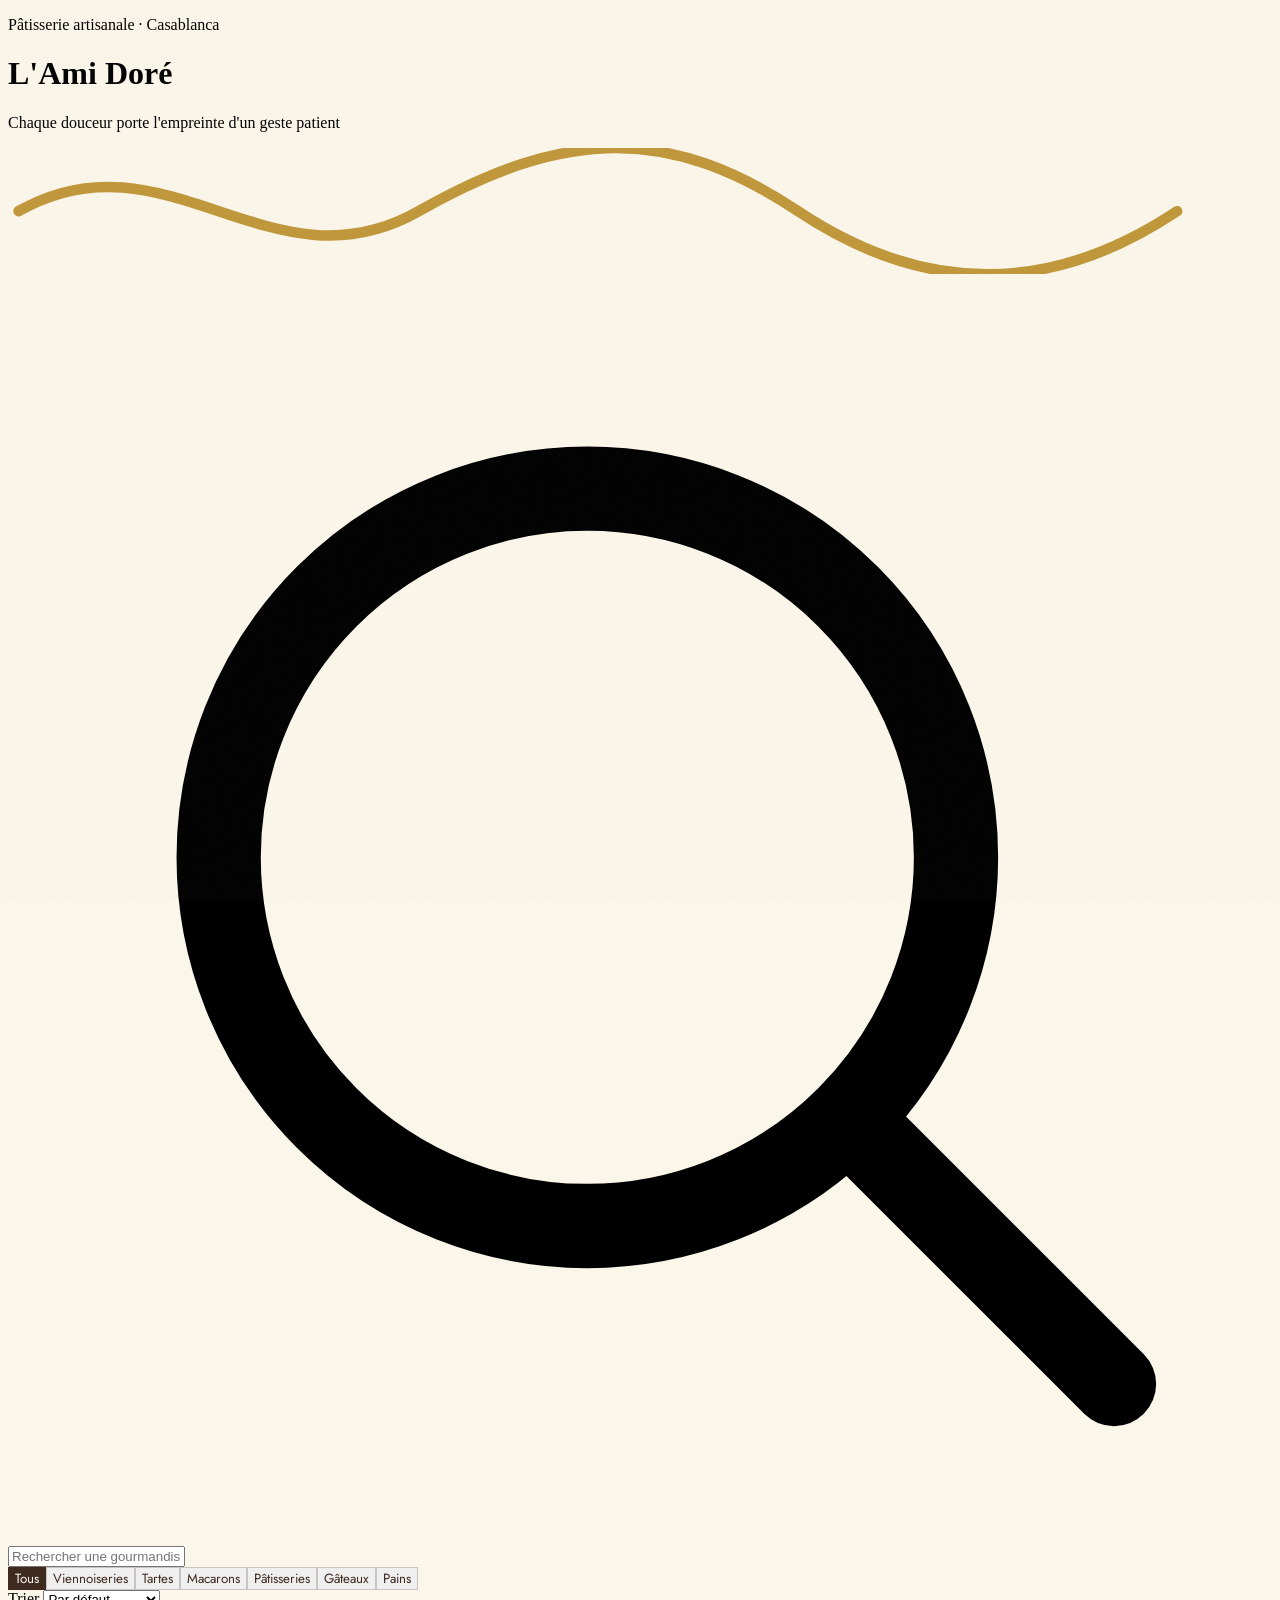
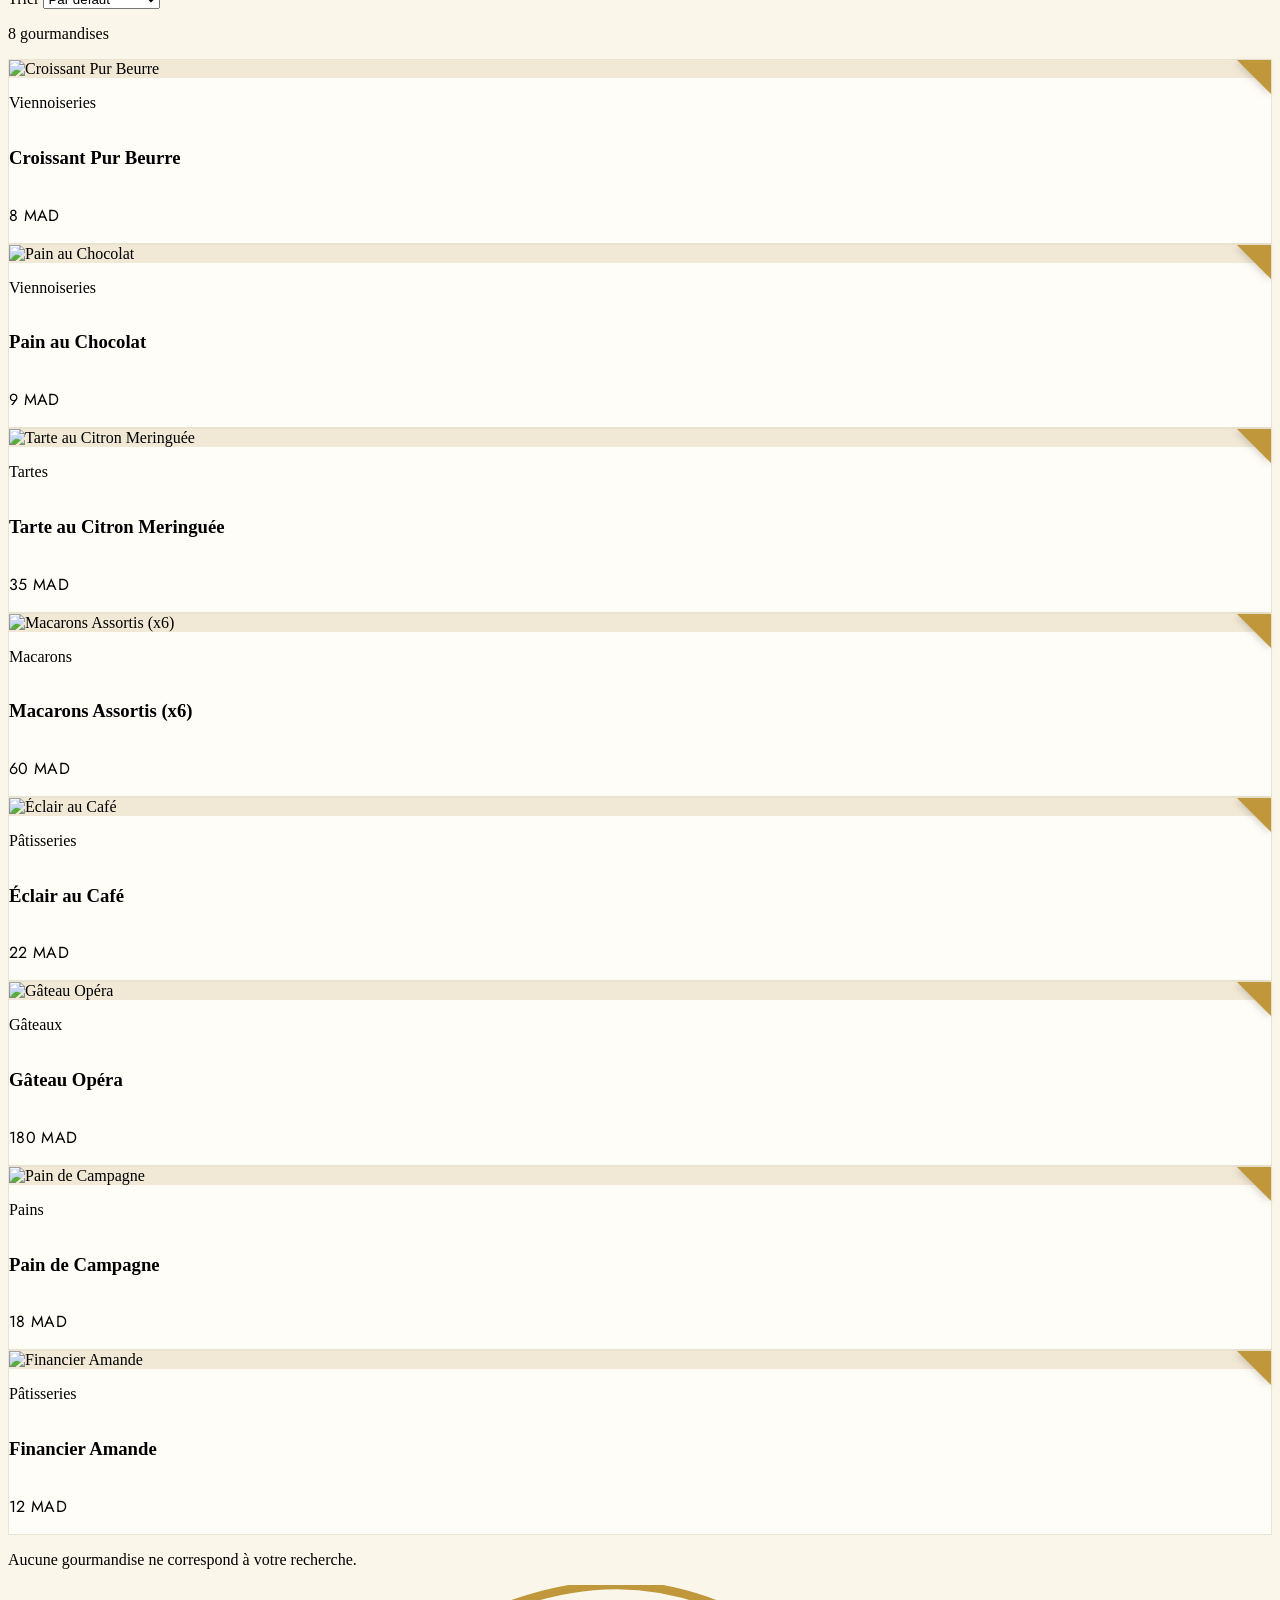
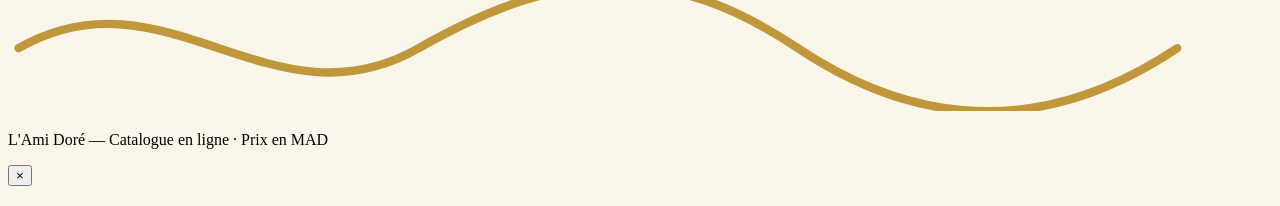
==== index.html @ 065d3bcd "Update homepage design" ====
<!DOCTYPE html>
<html lang="fr">
<head>
<meta charset="UTF-8">
<meta name="viewport" content="width=device-width, initial-scale=1.0">
<title>L'Ami Doré — Catalogue</title>
<meta name="description" content="Catalogue de pâtisserie L'Ami Doré — viennoiseries, tartes, macarons, gâteaux et pains artisanaux.">

<link rel="preconnect" href="https://fonts.googleapis.com">
<link rel="preconnect" href="https://fonts.gstatic.com" crossorigin>
<link href="https://fonts.googleapis.com/css2?family=Cormorant+Garamond:ital,wght@0,500;0,600;0,700;1,500&family=Jost:wght@300;400;500;600;700&display=swap" rel="stylesheet">

<script src="https://cdn.tailwindcss.com"></script>
<script>
  tailwind.config = {
    theme: {
      extend: {
        colors: {
          cream:   '#FBF6EA',
          ink:     '#2B241D',
          gold:    '#C0973A',
          goldDeep:'#8C6A22',
          choc:    '#3F2A20',
          burgundy:'#6E2A38',
        },
        fontFamily: {
          display: ['"Cormorant Garamond"', 'serif'],
          body: ['Jost', 'sans-serif'],
        },
      }
    }
  }
</script>

<style>
  body { background-color: #FBF6EA; }

  /* fine paper texture, very subtle */
  .grain::before{
    content:"";
    position:fixed; inset:0; pointer-events:none; z-index:0; opacity:.035;
    background-image:url("data:image/svg+xml,%3Csvg xmlns='http://www.w3.org/2000/svg' width='120' height='120'%3E%3Cfilter id='n'%3E%3CfeTurbulence type='fractalNoise' baseFrequency='0.9' numOctaves='2' stitchTiles='stitch'/%3E%3C/filter%3E%3Crect width='100%25' height='100%25' filter='url(%23n)'/%3E%3C/svg%3E");
  }

  .swirl-divider path{ stroke: #C0973A; }

  /* ---- Product card: pâtisserie box, folded gold corner ---- */
  .card{
    position:relative;
    background:#FFFDF8;
    border:1px solid rgba(140,106,34,.18);
    transition: transform .35s cubic-bezier(.2,.7,.3,1), box-shadow .35s ease, border-color .35s ease;
  }
  .card:hover{
    transform: translateY(-6px);
    box-shadow: 0 18px 34px -18px rgba(63,42,32,.35), 0 4px 10px -4px rgba(63,42,32,.12);
    border-color: rgba(192,151,58,.55);
  }
  .card-fold{
    position:absolute; top:0; right:0; width:0; height:0;
    border-style:solid; border-width:0 34px 34px 0;
    border-color: transparent #C0973A transparent transparent;
    transition: border-width .35s ease, filter .35s ease;
    filter: drop-shadow(-2px 2px 3px rgba(63,42,32,.18));
  }
  .card:hover .card-fold{ border-width:0 42px 42px 0; }
  .card-fold::after{
    content:"";
    position:absolute; top: 4px; right:-34px; width:10px; height:10px;
  }

  .card-img-wrap{ overflow:hidden; background:#F1E9D6; }
  .card-img-wrap img{ transition: transform .6s cubic-bezier(.2,.7,.3,1); }
  .card:hover .card-img-wrap img{ transform: scale(1.07); }

  .price-tag{
    font-family:'Jost',sans-serif; letter-spacing:.02em;
  }

  .chip{
    font-family:'Jost',sans-serif;
    border:1px solid rgba(63,42,32,.22);
    color:#3F2A20;
    transition: all .25s ease;
  }
  .chip:hover{ border-color:#C0973A; color:#8C6A22; }
  .chip.is-active{
    background:#3F2A20; border-color:#3F2A20; color:#FBF6EA;
  }

  .underline-grow{
    position:relative; display:inline-block;
  }
  .underline-grow::after{
    content:""; position:absolute; left:0; bottom:-4px; height:1px; width:0%;
    background:#C0973A; transition: width .4s ease;
  }
  .card:hover .underline-grow::after{ width:100%; }

  ::selection{ background:#C0973A; color:#FBF6EA; }

  .modal-media img{ width:100%; height:100%; object-fit:cover; }

  @media (prefers-reduced-motion: reduce){
    .card, .card-fold, .card-img-wrap img, .underline-grow::after{ transition:none !important; }
  }
</style>
</head>
<body class="grain relative text-ink font-body">

<!-- ============ HEADER ============ -->
<header class="relative z-10 border-b border-gold/20">
  <div class="max-w-5xl mx-auto px-6 pt-14 pb-10 text-center">
    <p class="font-body text-[11px] tracking-[0.25em] uppercase text-goldDeep mb-3">Pâtisserie artisanale · Casablanca</p>
    <h1 class="font-display text-5xl sm:text-6xl font-semibold text-choc">L'Ami Doré</h1>
    <p class="font-display italic text-lg sm:text-xl text-ink/70 mt-3">Chaque douceur porte l'empreinte d'un geste patient</p>
    <svg class="swirl-divider mx-auto mt-6 w-40" viewBox="0 0 240 24" aria-hidden="true">
      <path d="M2 12 C 30 -4, 50 28, 78 12 S 126 -4, 150 12 S 198 28, 222 12"
            fill="none" stroke-width="2" stroke-linecap="round"/>
    </svg>
  </div>
</header>

<!-- ============ TOOLBAR ============ -->
<div class="sticky top-0 z-20 bg-cream/90 backdrop-blur border-b border-gold/15">
  <div class="max-w-6xl mx-auto px-6 py-4 flex flex-col md:flex-row gap-3 md:items-center md:justify-between">

    <div class="relative w-full md:max-w-xs">
      <svg viewBox="0 0 24 24" aria-hidden="true" class="absolute left-3 top-1/2 -translate-y-1/2 w-4 h-4 text-choc/50">
        <circle cx="11" cy="11" r="7" fill="none" stroke="currentColor" stroke-width="1.6"/>
        <line x1="16.2" y1="16.2" x2="21" y2="21" stroke="currentColor" stroke-width="1.6" stroke-linecap="round"/>
      </svg>
      <input type="text" id="searchInput" placeholder="Rechercher une gourmandise…" aria-label="Rechercher un produit"
        class="w-full font-body text-sm pl-9 pr-3 py-2.5 rounded-full border border-choc/20 bg-white/70 focus:outline-none focus:ring-2 focus:ring-gold/50 focus:border-gold placeholder:text-choc/40">
    </div>

    <div class="flex flex-wrap gap-2 justify-center" id="categoryChips" role="group" aria-label="Filtrer par catégorie">
      <button class="chip is-active px-4 py-1.5 rounded-full text-sm" data-category="Tous">Tous</button>
    </div>

    <div class="flex items-center gap-2 justify-center md:justify-end">
      <label for="sortSelect" class="text-sm text-choc/60 font-body">Trier</label>
      <select id="sortSelect"
        class="text-sm font-body rounded-full border border-choc/20 bg-white/70 pl-3 pr-8 py-2 focus:outline-none focus:ring-2 focus:ring-gold/50">
        <option value="default">Par défaut</option>
        <option value="price-asc">Prix croissant</option>
        <option value="price-desc">Prix décroissant</option>
        <option value="name-asc">Nom A–Z</option>
      </select>
    </div>
  </div>
</div>

<!-- ============ CATALOGUE GRID ============ -->
<main class="relative z-10 max-w-6xl mx-auto px-6 py-10">
  <p class="text-sm text-choc/50 mb-6 font-body" id="resultCount"></p>
  <div class="grid grid-cols-1 sm:grid-cols-2 lg:grid-cols-3 xl:grid-cols-4 gap-6" id="productGrid"></div>
  <p class="empty-state hidden text-center text-choc/50 font-display italic text-lg py-16" id="emptyState">Aucune gourmandise ne correspond à votre recherche.</p>
</main>

<!-- ============ FOOTER ============ -->
<footer class="relative z-10 border-t border-gold/20 py-10 text-center">
  <svg class="swirl-divider small mx-auto w-32" viewBox="0 0 240 24" aria-hidden="true">
    <path d="M2 12 C 30 -4, 50 28, 78 12 S 126 -4, 150 12 S 198 28, 222 12"
          fill="none" stroke-width="1.6" stroke-linecap="round"/>
  </svg>
  <p class="mt-4 text-xs tracking-[0.2em] uppercase text-choc/50">L'Ami Doré — Catalogue en ligne · Prix en MAD</p>
</footer>

<!-- ============ PRODUCT MODAL ============ -->
<div class="modal-overlay hidden fixed inset-0 z-50 bg-choc/60 backdrop-blur-sm items-center justify-center p-4" id="modalOverlay">
  <div class="modal relative bg-cream rounded-2xl overflow-hidden max-w-2xl w-full max-h-[90vh] overflow-y-auto shadow-2xl" role="dialog" aria-modal="true" aria-labelledby="modalTitle">
    <button class="modal-close absolute top-3 right-3 z-10 w-9 h-9 rounded-full bg-white/90 text-choc text-2xl leading-none flex items-center justify-center hover:bg-white" id="modalClose" aria-label="Fermer">&times;</button>
    <div class="modal-media aspect-[4/3] bg-[#F1E9D6]" id="modalMedia"></div>
    <div class="modal-body p-6 sm:p-8">
      <p class="modal-category text-xs tracking-[0.2em] uppercase text-goldDeep mb-2" id="modalCategory"></p>
      <h2 class="font-display text-3xl font-semibold text-choc" id="modalTitle"></h2>
      <p class="modal-desc text-ink/70 mt-3 leading-relaxed" id="modalDesc"></p>
      <p class="modal-price price-tag text-xl text-burgundy mt-5 font-medium" id="modalPrice"></p>
    </div>
  </div>
</div>

<script>
/* ============================================================
   Sample product data — replace this array (or wire it up to
   your admin panel / GitHub Contents API JSON) with real data.
   Each product needs: id, name, category, price, desc, img
   ============================================================ */
const PRODUCTS = [
  { id: 1, name: "Croissant Pur Beurre", category: "Viennoiseries", price: 8, desc: "Feuilletage doré, 27 tours de beurre AOP, cœur alvéolé et moelleux.", img: "https://images.unsplash.com/photo-1555507036-ab1f4038808a?q=80&w=800" },
  { id: 2, name: "Pain au Chocolat", category: "Viennoiseries", price: 9, desc: "Deux bâtons de chocolat noir enveloppés d'une pâte feuilletée croustillante.", img: "https://images.unsplash.com/photo-1623334044303-241021148842?q=80&w=800" },
  { id: 3, name: "Tarte au Citron Meringuée", category: "Tartes", price: 35, desc: "Crème citron acidulée sur pâte sablée, meringue légèrement flambée.", img: "https://images.unsplash.com/photo-1519915028121-7d3463d20b13?q=80&w=800" },
  { id: 4, name: "Macarons Assortis (x6)", category: "Macarons", price: 60, desc: "Coques croustillantes, ganaches fondantes — pistache, framboise, vanille.", img: "https://images.unsplash.com/photo-1569864358642-9d1684040f43?q=80&w=800" },
  { id: 5, name: "Éclair au Café", category: "Pâtisseries", price: 22, desc: "Pâte à choux légère, crème pâtissière au café, glaçage fondant.", img: "https://images.unsplash.com/photo-1612203985729-70726954388c?q=80&w=800" },
  { id: 6, name: "Gâteau Opéra", category: "Gâteaux", price: 180, desc: "Biscuit joconde, ganache chocolat, crème au beurre café — pièce entière.", img: "https://images.unsplash.com/photo-1578985545062-69928b1d9587?q=80&w=800" },
  { id: 7, name: "Pain de Campagne", category: "Pains", price: 18, desc: "Levain naturel, croûte craquante, mie alvéolée — cuisson longue au four à sole.", img: "https://images.unsplash.com/photo-1585478259715-4d3a5a35e8f1?q=80&w=800" },
  { id: 8, name: "Financier Amande", category: "Pâtisseries", price: 12, desc: "Beurre noisette, poudre d'amande, moelleux en bouche et doré en surface.", img: "https://images.unsplash.com/photo-1587241321921-91a834d6d191?q=80&w=800" },
];

const grid = document.getElementById('productGrid');
const chipsWrap = document.getElementById('categoryChips');
const searchInput = document.getElementById('searchInput');
const sortSelect = document.getElementById('sortSelect');
const resultCount = document.getElementById('resultCount');
const emptyState = document.getElementById('emptyState');

let activeCategory = 'Tous';

// Build category chips dynamically
const categories = ['Tous', ...new Set(PRODUCTS.map(p => p.category))];
chipsWrap.innerHTML = categories.map(cat =>
  `<button class="chip ${cat === 'Tous' ? 'is-active' : ''} px-4 py-1.5 rounded-full text-sm" data-category="${cat}">${cat}</button>`
).join('');

chipsWrap.addEventListener('click', e => {
  const btn = e.target.closest('.chip');
  if (!btn) return;
  activeCategory = btn.dataset.category;
  [...chipsWrap.children].forEach(c => c.classList.toggle('is-active', c === btn));
  render();
});

searchInput.addEventListener('input', render);
sortSelect.addEventListener('change', render);

function money(n){ return n.toLocaleString('fr-FR') + ' MAD'; }

function render(){
  const q = searchInput.value.trim().toLowerCase();
  let list = PRODUCTS.filter(p =>
    (activeCategory === 'Tous' || p.category === activeCategory) &&
    (p.name.toLowerCase().includes(q) || p.category.toLowerCase().includes(q))
  );

  switch (sortSelect.value){
    case 'price-asc':  list.sort((a,b) => a.price - b.price); break;
    case 'price-desc': list.sort((a,b) => b.price - a.price); break;
    case 'name-asc':   list.sort((a,b) => a.name.localeCompare(b.name, 'fr')); break;
  }

  resultCount.textContent = `${list.length} gourmandise${list.length !== 1 ? 's' : ''}`;
  emptyState.classList.toggle('hidden', list.length !== 0);
  grid.innerHTML = list.map(cardHTML).join('');
}

function cardHTML(p){
  return `
    <article class="card rounded-xl overflow-hidden cursor-pointer group" data-id="${p.id}">
      <span class="card-fold" aria-hidden="true"></span>
      <div class="card-img-wrap aspect-[4/3]">
        <img src="${p.img}" alt="${p.name}" loading="lazy" class="w-full h-full object-cover">
      </div>
      <div class="p-4">
        <p class="text-[10px] tracking-[0.18em] uppercase text-goldDeep mb-1">${p.category}</p>
        <h3 class="font-display text-xl font-semibold text-choc underline-grow">${p.name}</h3>
        <p class="price-tag text-burgundy text-base mt-2">${money(p.price)}</p>
      </div>
    </article>
  `;
}

grid.addEventListener('click', e => {
  const card = e.target.closest('.card');
  if (!card) return;
  const product = PRODUCTS.find(p => p.id === Number(card.dataset.id));
  if (product) openModal(product);
});

// ---- Modal ----
const modalOverlay = document.getElementById('modalOverlay');
const modalMedia = document.getElementById('modalMedia');
const modalCategory = document.getElementById('modalCategory');
const modalTitle = document.getElementById('modalTitle');
const modalDesc = document.getElementById('modalDesc');
const modalPrice = document.getElementById('modalPrice');
const modalClose = document.getElementById('modalClose');

function openModal(p){
  modalMedia.innerHTML = `<img src="${p.img}" alt="${p.name}">`;
  modalCategory.textContent = p.category;
  modalTitle.textContent = p.name;
  modalDesc.textContent = p.desc;
  modalPrice.textContent = money(p.price);
  modalOverlay.classList.remove('hidden');
  modalOverlay.classList.add('flex');
  document.body.style.overflow = 'hidden';
}
function closeModal(){
  modalOverlay.classList.add('hidden');
  modalOverlay.classList.remove('flex');
  document.body.style.overflow = '';
}
modalClose.addEventListener('click', closeModal);
modalOverlay.addEventListener('click', e => { if (e.target === modalOverlay) closeModal(); });
document.addEventListener('keydown', e => { if (e.key === 'Escape') closeModal(); });

render();
</script>
</body>
</html>
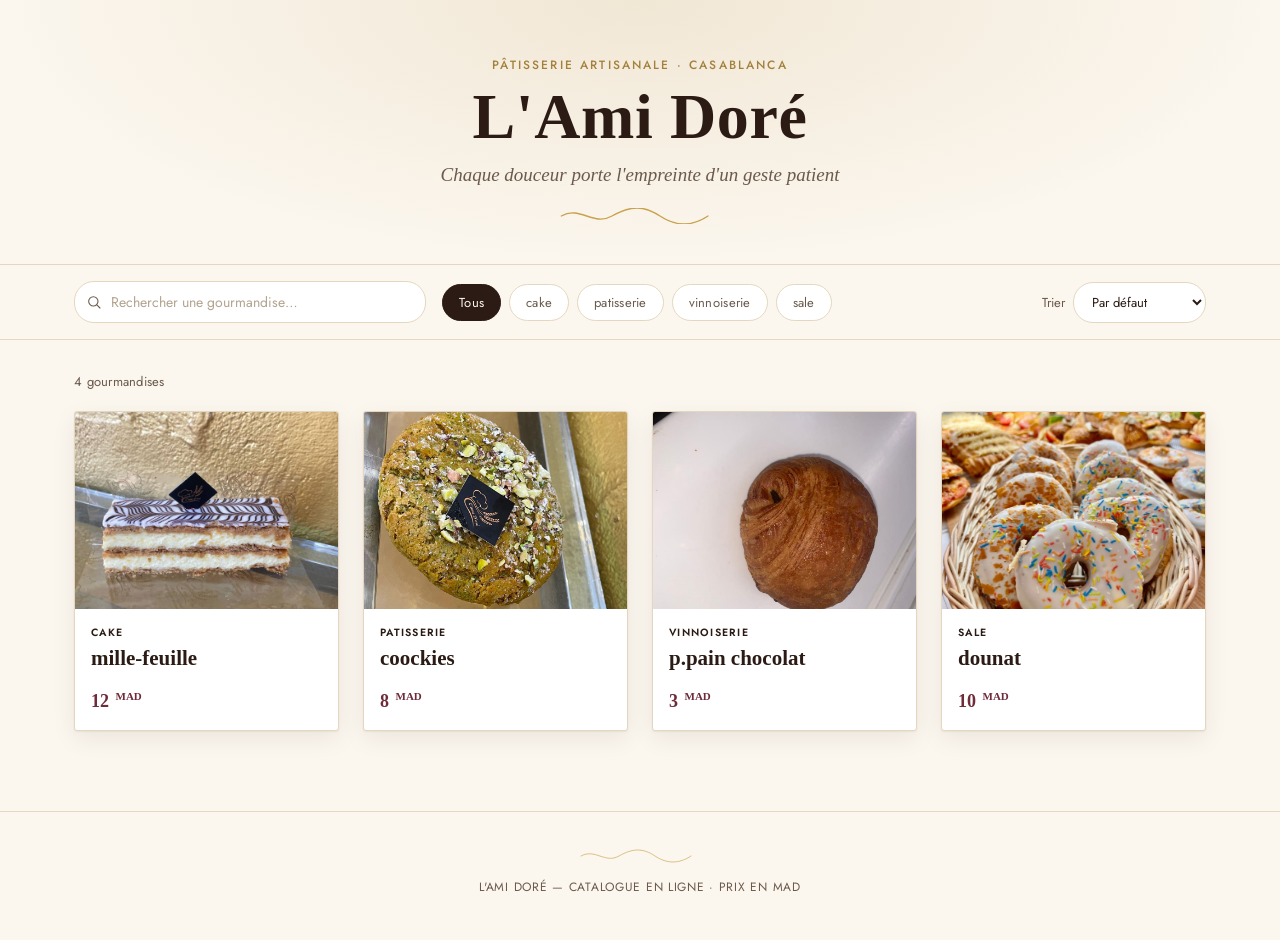
==== commit a2c5afd6: "new product" ====
--- a/index.html
+++ b/index.html
@@ -8,140 +8,43 @@
 
 <link rel="preconnect" href="https://fonts.googleapis.com">
 <link rel="preconnect" href="https://fonts.gstatic.com" crossorigin>
-<link href="https://fonts.googleapis.com/css2?family=Cormorant+Garamond:ital,wght@0,500;0,600;0,700;1,500&family=Jost:wght@300;400;500;600;700&display=swap" rel="stylesheet">
+<link href="https://fonts.googleapis.com/css2?family=Cormorant+Garamond:ital,wght@0,500;0,600;1,500&family=Jost:wght@300;400;500;600&display=swap" rel="stylesheet">
 
-<script src="https://cdn.tailwindcss.com"></script>
-<script>
-  tailwind.config = {
-    theme: {
-      extend: {
-        colors: {
-          cream:   '#FBF6EA',
-          ink:     '#2B241D',
-          gold:    '#C0973A',
-          goldDeep:'#8C6A22',
-          choc:    '#3F2A20',
-          burgundy:'#6E2A38',
-        },
-        fontFamily: {
-          display: ['"Cormorant Garamond"', 'serif'],
-          body: ['Jost', 'sans-serif'],
-        },
-      }
-    }
-  }
-</script>
-
-<style>
-  body { background-color: #FBF6EA; }
-
-  /* fine paper texture, very subtle */
-  .grain::before{
-    content:"";
-    position:fixed; inset:0; pointer-events:none; z-index:0; opacity:.035;
-    background-image:url("data:image/svg+xml,%3Csvg xmlns='http://www.w3.org/2000/svg' width='120' height='120'%3E%3Cfilter id='n'%3E%3CfeTurbulence type='fractalNoise' baseFrequency='0.9' numOctaves='2' stitchTiles='stitch'/%3E%3C/filter%3E%3Crect width='100%25' height='100%25' filter='url(%23n)'/%3E%3C/svg%3E");
-  }
-
-  .swirl-divider path{ stroke: #C0973A; }
-
-  /* ---- Product card: pâtisserie box, folded gold corner ---- */
-  .card{
-    position:relative;
-    background:#FFFDF8;
-    border:1px solid rgba(140,106,34,.18);
-    transition: transform .35s cubic-bezier(.2,.7,.3,1), box-shadow .35s ease, border-color .35s ease;
-  }
-  .card:hover{
-    transform: translateY(-6px);
-    box-shadow: 0 18px 34px -18px rgba(63,42,32,.35), 0 4px 10px -4px rgba(63,42,32,.12);
-    border-color: rgba(192,151,58,.55);
-  }
-  .card-fold{
-    position:absolute; top:0; right:0; width:0; height:0;
-    border-style:solid; border-width:0 34px 34px 0;
-    border-color: transparent #C0973A transparent transparent;
-    transition: border-width .35s ease, filter .35s ease;
-    filter: drop-shadow(-2px 2px 3px rgba(63,42,32,.18));
-  }
-  .card:hover .card-fold{ border-width:0 42px 42px 0; }
-  .card-fold::after{
-    content:"";
-    position:absolute; top: 4px; right:-34px; width:10px; height:10px;
-  }
-
-  .card-img-wrap{ overflow:hidden; background:#F1E9D6; }
-  .card-img-wrap img{ transition: transform .6s cubic-bezier(.2,.7,.3,1); }
-  .card:hover .card-img-wrap img{ transform: scale(1.07); }
-
-  .price-tag{
-    font-family:'Jost',sans-serif; letter-spacing:.02em;
-  }
-
-  .chip{
-    font-family:'Jost',sans-serif;
-    border:1px solid rgba(63,42,32,.22);
-    color:#3F2A20;
-    transition: all .25s ease;
-  }
-  .chip:hover{ border-color:#C0973A; color:#8C6A22; }
-  .chip.is-active{
-    background:#3F2A20; border-color:#3F2A20; color:#FBF6EA;
-  }
-
-  .underline-grow{
-    position:relative; display:inline-block;
-  }
-  .underline-grow::after{
-    content:""; position:absolute; left:0; bottom:-4px; height:1px; width:0%;
-    background:#C0973A; transition: width .4s ease;
-  }
-  .card:hover .underline-grow::after{ width:100%; }
-
-  ::selection{ background:#C0973A; color:#FBF6EA; }
-
-  .modal-media img{ width:100%; height:100%; object-fit:cover; }
-
-  @media (prefers-reduced-motion: reduce){
-    .card, .card-fold, .card-img-wrap img, .underline-grow::after{ transition:none !important; }
-  }
-</style>
+<link rel="stylesheet" href="css/style.css">
 </head>
-<body class="grain relative text-ink font-body">
+<body>
 
 <!-- ============ HEADER ============ -->
-<header class="relative z-10 border-b border-gold/20">
-  <div class="max-w-5xl mx-auto px-6 pt-14 pb-10 text-center">
-    <p class="font-body text-[11px] tracking-[0.25em] uppercase text-goldDeep mb-3">Pâtisserie artisanale · Casablanca</p>
-    <h1 class="font-display text-5xl sm:text-6xl font-semibold text-choc">L'Ami Doré</h1>
-    <p class="font-display italic text-lg sm:text-xl text-ink/70 mt-3">Chaque douceur porte l'empreinte d'un geste patient</p>
-    <svg class="swirl-divider mx-auto mt-6 w-40" viewBox="0 0 240 24" aria-hidden="true">
+<header class="site-header">
+  <div class="header-inner">
+    <p class="eyebrow">Pâtisserie artisanale · Casablanca</p>
+    <h1 class="brand">L'Ami Doré</h1>
+    <p class="tagline">Chaque douceur porte l'empreinte d'un geste patient</p>
+    <svg class="swirl-divider" viewBox="0 0 240 24" aria-hidden="true">
       <path d="M2 12 C 30 -4, 50 28, 78 12 S 126 -4, 150 12 S 198 28, 222 12"
-            fill="none" stroke-width="2" stroke-linecap="round"/>
+            fill="none" stroke="var(--gold)" stroke-width="2" stroke-linecap="round"/>
     </svg>
   </div>
 </header>
 
 <!-- ============ TOOLBAR ============ -->
-<div class="sticky top-0 z-20 bg-cream/90 backdrop-blur border-b border-gold/15">
-  <div class="max-w-6xl mx-auto px-6 py-4 flex flex-col md:flex-row gap-3 md:items-center md:justify-between">
-
-    <div class="relative w-full md:max-w-xs">
-      <svg viewBox="0 0 24 24" aria-hidden="true" class="absolute left-3 top-1/2 -translate-y-1/2 w-4 h-4 text-choc/50">
+<div class="toolbar-wrap">
+  <div class="toolbar">
+    <div class="search-field">
+      <svg viewBox="0 0 24 24" aria-hidden="true" class="icon-search">
         <circle cx="11" cy="11" r="7" fill="none" stroke="currentColor" stroke-width="1.6"/>
         <line x1="16.2" y1="16.2" x2="21" y2="21" stroke="currentColor" stroke-width="1.6" stroke-linecap="round"/>
       </svg>
-      <input type="text" id="searchInput" placeholder="Rechercher une gourmandise…" aria-label="Rechercher un produit"
-        class="w-full font-body text-sm pl-9 pr-3 py-2.5 rounded-full border border-choc/20 bg-white/70 focus:outline-none focus:ring-2 focus:ring-gold/50 focus:border-gold placeholder:text-choc/40">
+      <input type="text" id="searchInput" placeholder="Rechercher une gourmandise…" aria-label="Rechercher un produit">
     </div>
 
-    <div class="flex flex-wrap gap-2 justify-center" id="categoryChips" role="group" aria-label="Filtrer par catégorie">
-      <button class="chip is-active px-4 py-1.5 rounded-full text-sm" data-category="Tous">Tous</button>
+    <div class="chips" id="categoryChips" role="group" aria-label="Filtrer par catégorie">
+      <button class="chip is-active" data-category="Tous">Tous</button>
     </div>
 
-    <div class="flex items-center gap-2 justify-center md:justify-end">
-      <label for="sortSelect" class="text-sm text-choc/60 font-body">Trier</label>
-      <select id="sortSelect"
-        class="text-sm font-body rounded-full border border-choc/20 bg-white/70 pl-3 pr-8 py-2 focus:outline-none focus:ring-2 focus:ring-gold/50">
+    <div class="sort-field">
+      <label for="sortSelect">Trier</label>
+      <select id="sortSelect">
         <option value="default">Par défaut</option>
         <option value="price-asc">Prix croissant</option>
         <option value="price-desc">Prix décroissant</option>
@@ -152,150 +55,35 @@
 </div>
 
 <!-- ============ CATALOGUE GRID ============ -->
-<main class="relative z-10 max-w-6xl mx-auto px-6 py-10">
-  <p class="text-sm text-choc/50 mb-6 font-body" id="resultCount"></p>
-  <div class="grid grid-cols-1 sm:grid-cols-2 lg:grid-cols-3 xl:grid-cols-4 gap-6" id="productGrid"></div>
-  <p class="empty-state hidden text-center text-choc/50 font-display italic text-lg py-16" id="emptyState">Aucune gourmandise ne correspond à votre recherche.</p>
+<main class="catalogue-wrap">
+  <p class="result-count" id="resultCount"></p>
+  <div class="grid" id="productGrid"></div>
+  <p class="empty-state" id="emptyState" hidden>Aucune gourmandise ne correspond à votre recherche.</p>
 </main>
 
 <!-- ============ FOOTER ============ -->
-<footer class="relative z-10 border-t border-gold/20 py-10 text-center">
-  <svg class="swirl-divider small mx-auto w-32" viewBox="0 0 240 24" aria-hidden="true">
+<footer class="site-footer">
+  <svg class="swirl-divider small" viewBox="0 0 240 24" aria-hidden="true">
     <path d="M2 12 C 30 -4, 50 28, 78 12 S 126 -4, 150 12 S 198 28, 222 12"
-          fill="none" stroke-width="1.6" stroke-linecap="round"/>
+          fill="none" stroke="var(--gold)" stroke-width="1.6" stroke-linecap="round"/>
   </svg>
-  <p class="mt-4 text-xs tracking-[0.2em] uppercase text-choc/50">L'Ami Doré — Catalogue en ligne · Prix en MAD</p>
+  <p>L'Ami Doré — Catalogue en ligne · Prix en MAD</p>
 </footer>
 
 <!-- ============ PRODUCT MODAL ============ -->
-<div class="modal-overlay hidden fixed inset-0 z-50 bg-choc/60 backdrop-blur-sm items-center justify-center p-4" id="modalOverlay">
-  <div class="modal relative bg-cream rounded-2xl overflow-hidden max-w-2xl w-full max-h-[90vh] overflow-y-auto shadow-2xl" role="dialog" aria-modal="true" aria-labelledby="modalTitle">
-    <button class="modal-close absolute top-3 right-3 z-10 w-9 h-9 rounded-full bg-white/90 text-choc text-2xl leading-none flex items-center justify-center hover:bg-white" id="modalClose" aria-label="Fermer">&times;</button>
-    <div class="modal-media aspect-[4/3] bg-[#F1E9D6]" id="modalMedia"></div>
-    <div class="modal-body p-6 sm:p-8">
-      <p class="modal-category text-xs tracking-[0.2em] uppercase text-goldDeep mb-2" id="modalCategory"></p>
-      <h2 class="font-display text-3xl font-semibold text-choc" id="modalTitle"></h2>
-      <p class="modal-desc text-ink/70 mt-3 leading-relaxed" id="modalDesc"></p>
-      <p class="modal-price price-tag text-xl text-burgundy mt-5 font-medium" id="modalPrice"></p>
+<div class="modal-overlay" id="modalOverlay" hidden>
+  <div class="modal" role="dialog" aria-modal="true" aria-labelledby="modalTitle">
+    <button class="modal-close" id="modalClose" aria-label="Fermer">&times;</button>
+    <div class="modal-media" id="modalMedia"></div>
+    <div class="modal-body">
+      <p class="modal-category" id="modalCategory"></p>
+      <h2 id="modalTitle"></h2>
+      <p class="modal-desc" id="modalDesc"></p>
+      <p class="modal-price" id="modalPrice"></p>
     </div>
   </div>
 </div>
 
-<script>
-/* ============================================================
-   Sample product data — replace this array (or wire it up to
-   your admin panel / GitHub Contents API JSON) with real data.
-   Each product needs: id, name, category, price, desc, img
-   ============================================================ */
-const PRODUCTS = [
-  { id: 1, name: "Croissant Pur Beurre", category: "Viennoiseries", price: 8, desc: "Feuilletage doré, 27 tours de beurre AOP, cœur alvéolé et moelleux.", img: "https://images.unsplash.com/photo-1555507036-ab1f4038808a?q=80&w=800" },
-  { id: 2, name: "Pain au Chocolat", category: "Viennoiseries", price: 9, desc: "Deux bâtons de chocolat noir enveloppés d'une pâte feuilletée croustillante.", img: "https://images.unsplash.com/photo-1623334044303-241021148842?q=80&w=800" },
-  { id: 3, name: "Tarte au Citron Meringuée", category: "Tartes", price: 35, desc: "Crème citron acidulée sur pâte sablée, meringue légèrement flambée.", img: "https://images.unsplash.com/photo-1519915028121-7d3463d20b13?q=80&w=800" },
-  { id: 4, name: "Macarons Assortis (x6)", category: "Macarons", price: 60, desc: "Coques croustillantes, ganaches fondantes — pistache, framboise, vanille.", img: "https://images.unsplash.com/photo-1569864358642-9d1684040f43?q=80&w=800" },
-  { id: 5, name: "Éclair au Café", category: "Pâtisseries", price: 22, desc: "Pâte à choux légère, crème pâtissière au café, glaçage fondant.", img: "https://images.unsplash.com/photo-1612203985729-70726954388c?q=80&w=800" },
-  { id: 6, name: "Gâteau Opéra", category: "Gâteaux", price: 180, desc: "Biscuit joconde, ganache chocolat, crème au beurre café — pièce entière.", img: "https://images.unsplash.com/photo-1578985545062-69928b1d9587?q=80&w=800" },
-  { id: 7, name: "Pain de Campagne", category: "Pains", price: 18, desc: "Levain naturel, croûte craquante, mie alvéolée — cuisson longue au four à sole.", img: "https://images.unsplash.com/photo-1585478259715-4d3a5a35e8f1?q=80&w=800" },
-  { id: 8, name: "Financier Amande", category: "Pâtisseries", price: 12, desc: "Beurre noisette, poudre d'amande, moelleux en bouche et doré en surface.", img: "https://images.unsplash.com/photo-1587241321921-91a834d6d191?q=80&w=800" },
-];
-
-const grid = document.getElementById('productGrid');
-const chipsWrap = document.getElementById('categoryChips');
-const searchInput = document.getElementById('searchInput');
-const sortSelect = document.getElementById('sortSelect');
-const resultCount = document.getElementById('resultCount');
-const emptyState = document.getElementById('emptyState');
-
-let activeCategory = 'Tous';
-
-// Build category chips dynamically
-const categories = ['Tous', ...new Set(PRODUCTS.map(p => p.category))];
-chipsWrap.innerHTML = categories.map(cat =>
-  `<button class="chip ${cat === 'Tous' ? 'is-active' : ''} px-4 py-1.5 rounded-full text-sm" data-category="${cat}">${cat}</button>`
-).join('');
-
-chipsWrap.addEventListener('click', e => {
-  const btn = e.target.closest('.chip');
-  if (!btn) return;
-  activeCategory = btn.dataset.category;
-  [...chipsWrap.children].forEach(c => c.classList.toggle('is-active', c === btn));
-  render();
-});
-
-searchInput.addEventListener('input', render);
-sortSelect.addEventListener('change', render);
-
-function money(n){ return n.toLocaleString('fr-FR') + ' MAD'; }
-
-function render(){
-  const q = searchInput.value.trim().toLowerCase();
-  let list = PRODUCTS.filter(p =>
-    (activeCategory === 'Tous' || p.category === activeCategory) &&
-    (p.name.toLowerCase().includes(q) || p.category.toLowerCase().includes(q))
-  );
-
-  switch (sortSelect.value){
-    case 'price-asc':  list.sort((a,b) => a.price - b.price); break;
-    case 'price-desc': list.sort((a,b) => b.price - a.price); break;
-    case 'name-asc':   list.sort((a,b) => a.name.localeCompare(b.name, 'fr')); break;
-  }
-
-  resultCount.textContent = `${list.length} gourmandise${list.length !== 1 ? 's' : ''}`;
-  emptyState.classList.toggle('hidden', list.length !== 0);
-  grid.innerHTML = list.map(cardHTML).join('');
-}
-
-function cardHTML(p){
-  return `
-    <article class="card rounded-xl overflow-hidden cursor-pointer group" data-id="${p.id}">
-      <span class="card-fold" aria-hidden="true"></span>
-      <div class="card-img-wrap aspect-[4/3]">
-        <img src="${p.img}" alt="${p.name}" loading="lazy" class="w-full h-full object-cover">
-      </div>
-      <div class="p-4">
-        <p class="text-[10px] tracking-[0.18em] uppercase text-goldDeep mb-1">${p.category}</p>
-        <h3 class="font-display text-xl font-semibold text-choc underline-grow">${p.name}</h3>
-        <p class="price-tag text-burgundy text-base mt-2">${money(p.price)}</p>
-      </div>
-    </article>
-  `;
-}
-
-grid.addEventListener('click', e => {
-  const card = e.target.closest('.card');
-  if (!card) return;
-  const product = PRODUCTS.find(p => p.id === Number(card.dataset.id));
-  if (product) openModal(product);
-});
-
-// ---- Modal ----
-const modalOverlay = document.getElementById('modalOverlay');
-const modalMedia = document.getElementById('modalMedia');
-const modalCategory = document.getElementById('modalCategory');
-const modalTitle = document.getElementById('modalTitle');
-const modalDesc = document.getElementById('modalDesc');
-const modalPrice = document.getElementById('modalPrice');
-const modalClose = document.getElementById('modalClose');
-
-function openModal(p){
-  modalMedia.innerHTML = `<img src="${p.img}" alt="${p.name}">`;
-  modalCategory.textContent = p.category;
-  modalTitle.textContent = p.name;
-  modalDesc.textContent = p.desc;
-  modalPrice.textContent = money(p.price);
-  modalOverlay.classList.remove('hidden');
-  modalOverlay.classList.add('flex');
-  document.body.style.overflow = 'hidden';
-}
-function closeModal(){
-  modalOverlay.classList.add('hidden');
-  modalOverlay.classList.remove('flex');
-  document.body.style.overflow = '';
-}
-modalClose.addEventListener('click', closeModal);
-modalOverlay.addEventListener('click', e => { if (e.target === modalOverlay) closeModal(); });
-document.addEventListener('keydown', e => { if (e.key === 'Escape') closeModal(); });
-
-render();
-</script>
+<script src="js/script.js"></script>
 </body>
 </html>
--- a/css/style.css
+++ b/css/style.css
@@ -0,0 +1,398 @@
+/* ==========================================================
+   L'AMI DORÉ — Design tokens
+   ========================================================== */
+:root{
+  --cream:        #FBF6EE;
+  --cream-deep:   #F1E7D5;
+  --ink:          #2B1B14;
+  --ink-soft:     #6B5A4C;
+  --gold:         #C9A24B;
+  --gold-deep:    #A3813C;
+  --burgundy:     #6E2B3A;
+  --line:         #E4D7BF;
+
+  --font-display: 'Cormorant Garamond', serif;
+  --font-body:    'Jost', sans-serif;
+
+  --radius: 3px;
+  --shadow-card: 0 1px 2px rgba(43,27,20,0.06), 0 8px 24px rgba(43,27,20,0.07);
+  --shadow-modal: 0 20px 60px rgba(43,27,20,0.35);
+}
+
+/* category accent colors, referenced via data-category on cards */
+[data-category="Viennoiseries"]{ --cat: #C9A24B; }
+[data-category="Tartes"]{        --cat: #A63446; }
+[data-category="Macarons"]{      --cat: #C97C9C; }
+[data-category="Gâteaux"]{       --cat: #6B4226; }
+[data-category="Pains"]{         --cat: #B08948; }
+
+*{ box-sizing:border-box; }
+html{ scroll-behavior:smooth; }
+body{
+  margin:0;
+  background:var(--cream);
+  color:var(--ink);
+  font-family:var(--font-body);
+  -webkit-font-smoothing:antialiased;
+}
+img{ max-width:100%; display:block; }
+button, input, select{ font-family:inherit; }
+:focus-visible{ outline:2px solid var(--burgundy); outline-offset:2px; }
+
+/* ==========================================================
+   HEADER
+   ========================================================== */
+.site-header{
+  background:
+    radial-gradient(ellipse at top, var(--cream-deep) 0%, var(--cream) 70%);
+  padding:56px 24px 40px;
+  text-align:center;
+  border-bottom:1px solid var(--line);
+}
+.header-inner{ max-width:640px; margin:0 auto; }
+.eyebrow{
+  margin:0 0 6px;
+  font-size:12px;
+  letter-spacing:.18em;
+  text-transform:uppercase;
+  color:var(--gold-deep);
+  font-weight:500;
+}
+.brand{
+  margin:0;
+  font-family:var(--font-display);
+  font-weight:600;
+  font-size:clamp(40px, 7vw, 64px);
+  letter-spacing:.01em;
+  color:var(--ink);
+}
+.tagline{
+  margin:10px 0 0;
+  font-family:var(--font-display);
+  font-style:italic;
+  font-size:19px;
+  color:var(--ink-soft);
+}
+.swirl-divider{
+  width:160px;
+  height:16px;
+  margin:22px auto 0;
+  display:block;
+}
+.swirl-divider.small{ margin:0 auto 14px; width:120px; opacity:.8; }
+
+/* ==========================================================
+   TOOLBAR
+   ========================================================== */
+.toolbar-wrap{
+  position:sticky;
+  top:0;
+  z-index:10;
+  background:rgba(251,246,238,0.92);
+  backdrop-filter:blur(8px);
+  border-bottom:1px solid var(--line);
+}
+.toolbar{
+  max-width:1180px;
+  margin:0 auto;
+  padding:16px 24px;
+  display:flex;
+  flex-wrap:wrap;
+  align-items:center;
+  gap:16px;
+}
+.search-field{
+  position:relative;
+  flex:1 1 220px;
+  min-width:180px;
+}
+.icon-search{
+  position:absolute;
+  left:12px; top:50%;
+  width:16px; height:16px;
+  transform:translateY(-50%);
+  color:var(--ink-soft);
+  pointer-events:none;
+}
+.search-field input{
+  width:100%;
+  padding:10px 14px 10px 36px;
+  border:1px solid var(--line);
+  border-radius:20px;
+  background:#fff;
+  font-size:14px;
+  color:var(--ink);
+}
+.search-field input::placeholder{ color:#B3A38F; }
+
+.chips{
+  display:flex;
+  flex-wrap:wrap;
+  gap:8px;
+  flex:2 1 320px;
+}
+.chip{
+  border:1px solid var(--line);
+  background:#fff;
+  color:var(--ink-soft);
+  padding:8px 16px;
+  border-radius:20px;
+  font-size:13px;
+  letter-spacing:.02em;
+  cursor:pointer;
+  transition:all .15s ease;
+  white-space:nowrap;
+}
+.chip:hover{ border-color:var(--gold); color:var(--ink); }
+.chip.is-active{
+  background:var(--ink);
+  border-color:var(--ink);
+  color:var(--cream);
+}
+
+.sort-field{
+  display:flex;
+  align-items:center;
+  gap:8px;
+  font-size:13px;
+  color:var(--ink-soft);
+}
+.sort-field select{
+  border:1px solid var(--line);
+  border-radius:20px;
+  padding:9px 14px;
+  background:#fff;
+  color:var(--ink);
+  font-size:13px;
+}
+
+/* ==========================================================
+   GRID + CARDS
+   ========================================================== */
+.catalogue-wrap{
+  max-width:1180px;
+  margin:0 auto;
+  padding:32px 24px 80px;
+}
+.result-count{
+  margin:0 0 20px;
+  font-size:13px;
+  color:var(--ink-soft);
+  letter-spacing:.02em;
+}
+.grid{
+  display:grid;
+  grid-template-columns:repeat(auto-fill, minmax(230px, 1fr));
+  gap:24px;
+}
+.card{
+  background:#fff;
+  border:1px solid var(--line);
+  border-radius:var(--radius);
+  overflow:hidden;
+  cursor:pointer;
+  box-shadow:var(--shadow-card);
+  transition:transform .2s ease, box-shadow .2s ease;
+  display:flex;
+  flex-direction:column;
+}
+.card:hover{
+  transform:translateY(-4px);
+  box-shadow:0 4px 6px rgba(43,27,20,0.08), 0 16px 32px rgba(43,27,20,0.12);
+}
+.card-media{
+  aspect-ratio:4/3;
+  position:relative;
+  background:
+    linear-gradient(155deg, color-mix(in srgb, var(--cat) 85%, white) 0%, var(--cat) 100%);
+  display:flex;
+  align-items:center;
+  justify-content:center;
+  overflow:hidden;
+}
+.card-media img{
+  width:100%; height:100%; object-fit:cover;
+}
+.card-media .monogram{
+  font-family:var(--font-display);
+  font-size:56px;
+  font-weight:600;
+  color:rgba(255,255,255,0.92);
+  text-shadow:0 2px 8px rgba(0,0,0,0.15);
+}
+.card-media svg.card-swirl{
+  position:absolute;
+  bottom:10px; right:10px;
+  width:46px; height:46px;
+  opacity:.55;
+}
+.card-body{
+  padding:16px 16px 18px;
+  display:flex;
+  flex-direction:column;
+  gap:6px;
+  flex:1;
+}
+.card-cat{
+  font-size:10.5px;
+  letter-spacing:.12em;
+  text-transform:uppercase;
+  color:var(--cat);
+  font-weight:600;
+}
+.card-name{
+  margin:0;
+  font-family:var(--font-display);
+  font-weight:600;
+  font-size:21px;
+  line-height:1.15;
+  color:var(--ink);
+}
+.card-desc{
+  margin:0;
+  font-size:12.5px;
+  color:var(--ink-soft);
+  line-height:1.5;
+  display:-webkit-box;
+  -webkit-line-clamp:2;
+  -webkit-box-orient:vertical;
+  overflow:hidden;
+}
+.card-footer{
+  margin-top:auto;
+  padding-top:8px;
+  display:flex;
+  align-items:baseline;
+  justify-content:space-between;
+}
+.card-price{
+  font-family:var(--font-display);
+  font-weight:600;
+  font-size:18px;
+  color:var(--burgundy);
+}
+.card-price sup{ font-size:11px; margin-left:2px; }
+
+.empty-state{
+  text-align:center;
+  padding:60px 20px;
+  color:var(--ink-soft);
+  font-family:var(--font-display);
+  font-style:italic;
+  font-size:18px;
+}
+
+/* ==========================================================
+   FOOTER
+   ========================================================== */
+.site-footer{
+  text-align:center;
+  padding:36px 24px 44px;
+  border-top:1px solid var(--line);
+}
+.site-footer p{
+  margin:0;
+  font-size:12px;
+  letter-spacing:.06em;
+  color:var(--ink-soft);
+  text-transform:uppercase;
+}
+
+/* ==========================================================
+   MODAL
+   ========================================================== */
+.modal-overlay{
+  position:fixed; inset:0;
+  background:rgba(43,27,20,0.55);
+  display:flex;
+  align-items:center;
+  justify-content:center;
+  padding:24px;
+  z-index:100;
+  animation:fadeIn .18s ease;
+}
+.modal-overlay[hidden]{ display:none; }
+@keyframes fadeIn{ from{opacity:0;} to{opacity:1;} }
+
+.modal{
+  background:#fff;
+  max-width:760px;
+  width:100%;
+  max-height:88vh;
+  overflow-y:auto;
+  border-radius:4px;
+  box-shadow:var(--shadow-modal);
+  position:relative;
+  display:grid;
+  grid-template-columns:1fr 1fr;
+}
+.modal-close{
+  position:absolute;
+  top:12px; right:12px;
+  width:34px; height:34px;
+  border-radius:50%;
+  border:none;
+  background:rgba(255,255,255,0.85);
+  color:var(--ink);
+  font-size:22px;
+  line-height:1;
+  cursor:pointer;
+  z-index:2;
+}
+.modal-media{
+  min-height:220px;
+  background:
+    linear-gradient(155deg, color-mix(in srgb, var(--cat, var(--gold)) 85%, white) 0%, var(--cat, var(--gold)) 100%);
+  display:flex;
+  align-items:center;
+  justify-content:center;
+}
+.modal-media img{ width:100%; height:100%; object-fit:cover; }
+.modal-media .monogram{
+  font-family:var(--font-display);
+  font-size:88px;
+  font-weight:600;
+  color:rgba(255,255,255,0.92);
+}
+.modal-body{
+  padding:32px 30px;
+  display:flex;
+  flex-direction:column;
+  gap:10px;
+}
+.modal-category{
+  margin:0;
+  font-size:11px;
+  letter-spacing:.14em;
+  text-transform:uppercase;
+  color:var(--cat, var(--gold-deep));
+  font-weight:600;
+}
+.modal-body h2{
+  margin:0;
+  font-family:var(--font-display);
+  font-weight:600;
+  font-size:32px;
+  color:var(--ink);
+}
+.modal-desc{
+  margin:4px 0 0;
+  font-size:14.5px;
+  line-height:1.65;
+  color:var(--ink-soft);
+}
+.modal-price{
+  margin-top:auto;
+  padding-top:16px;
+  font-family:var(--font-display);
+  font-weight:600;
+  font-size:26px;
+  color:var(--burgundy);
+}
+
+@media (max-width:640px){
+  .modal{ grid-template-columns:1fr; }
+  .modal-media{ min-height:180px; }
+  .toolbar{ flex-direction:column; align-items:stretch; }
+  .sort-field{ justify-content:space-between; }
+}
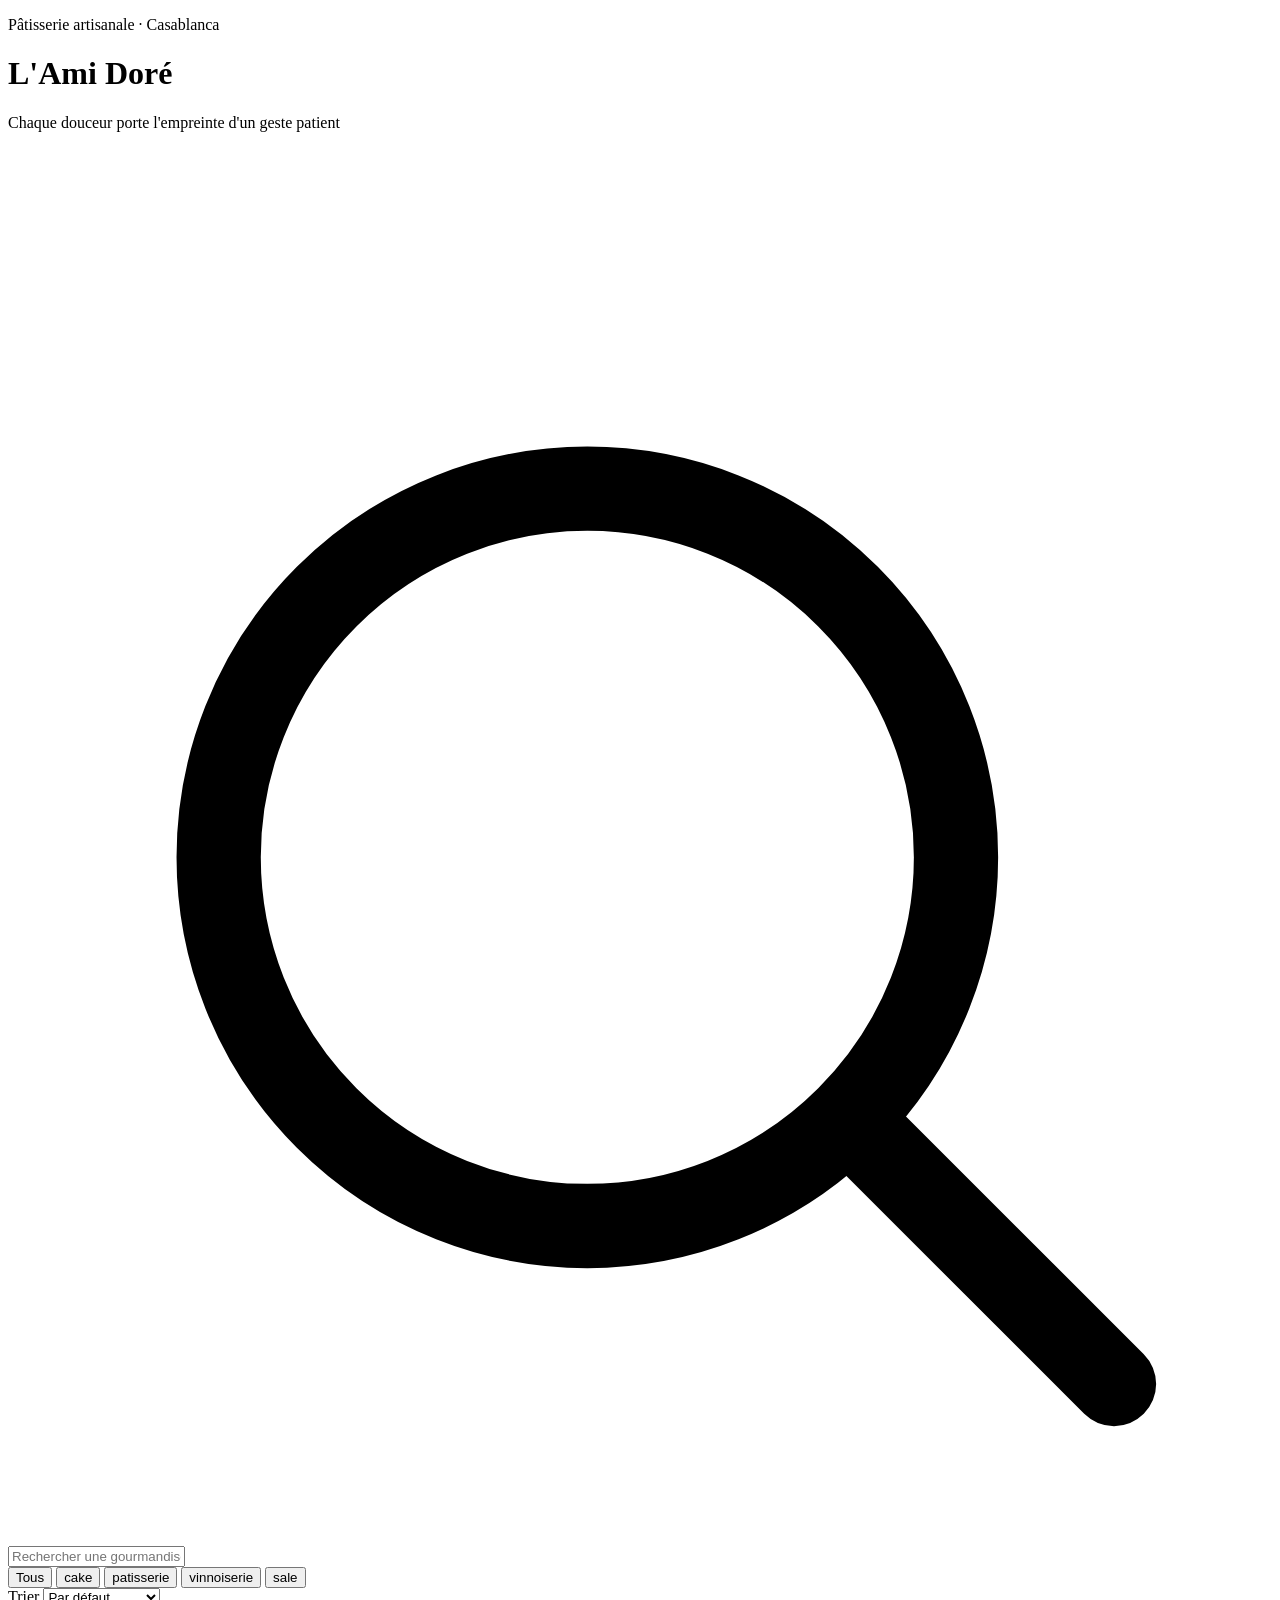
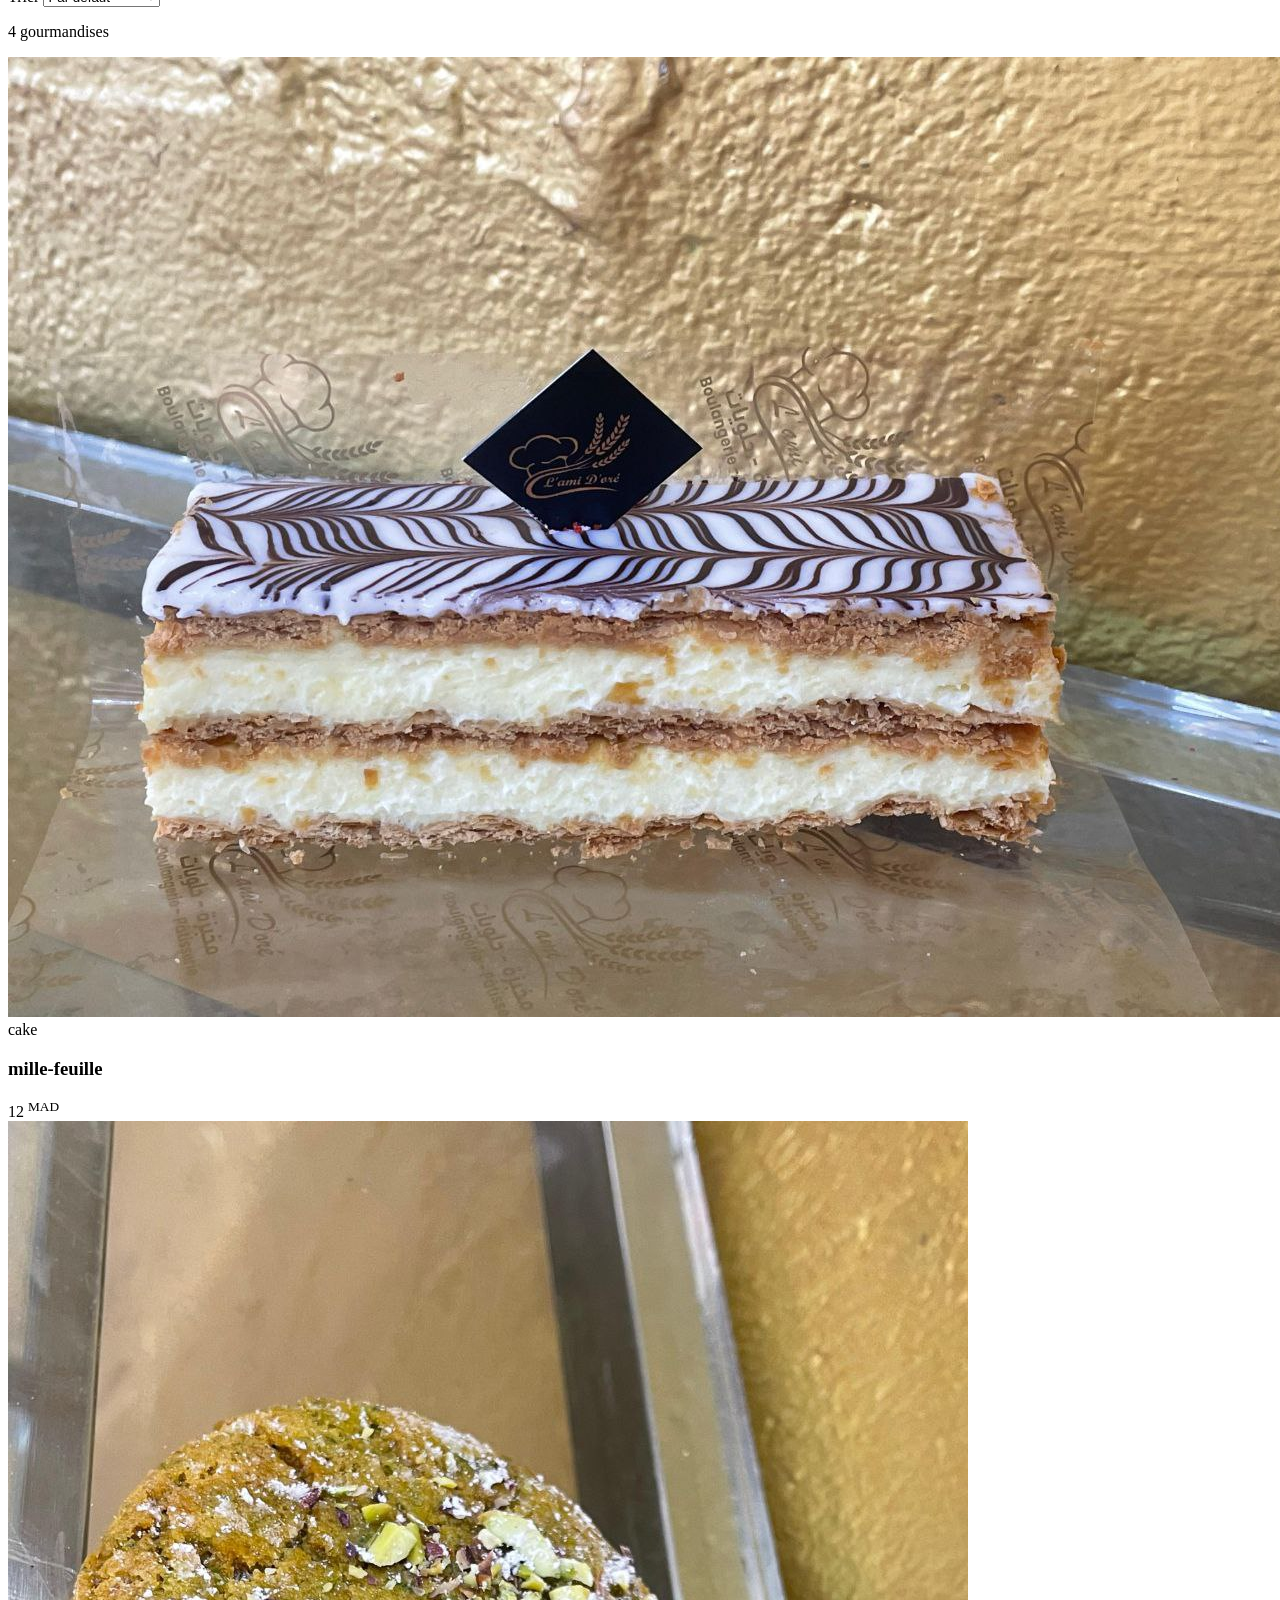
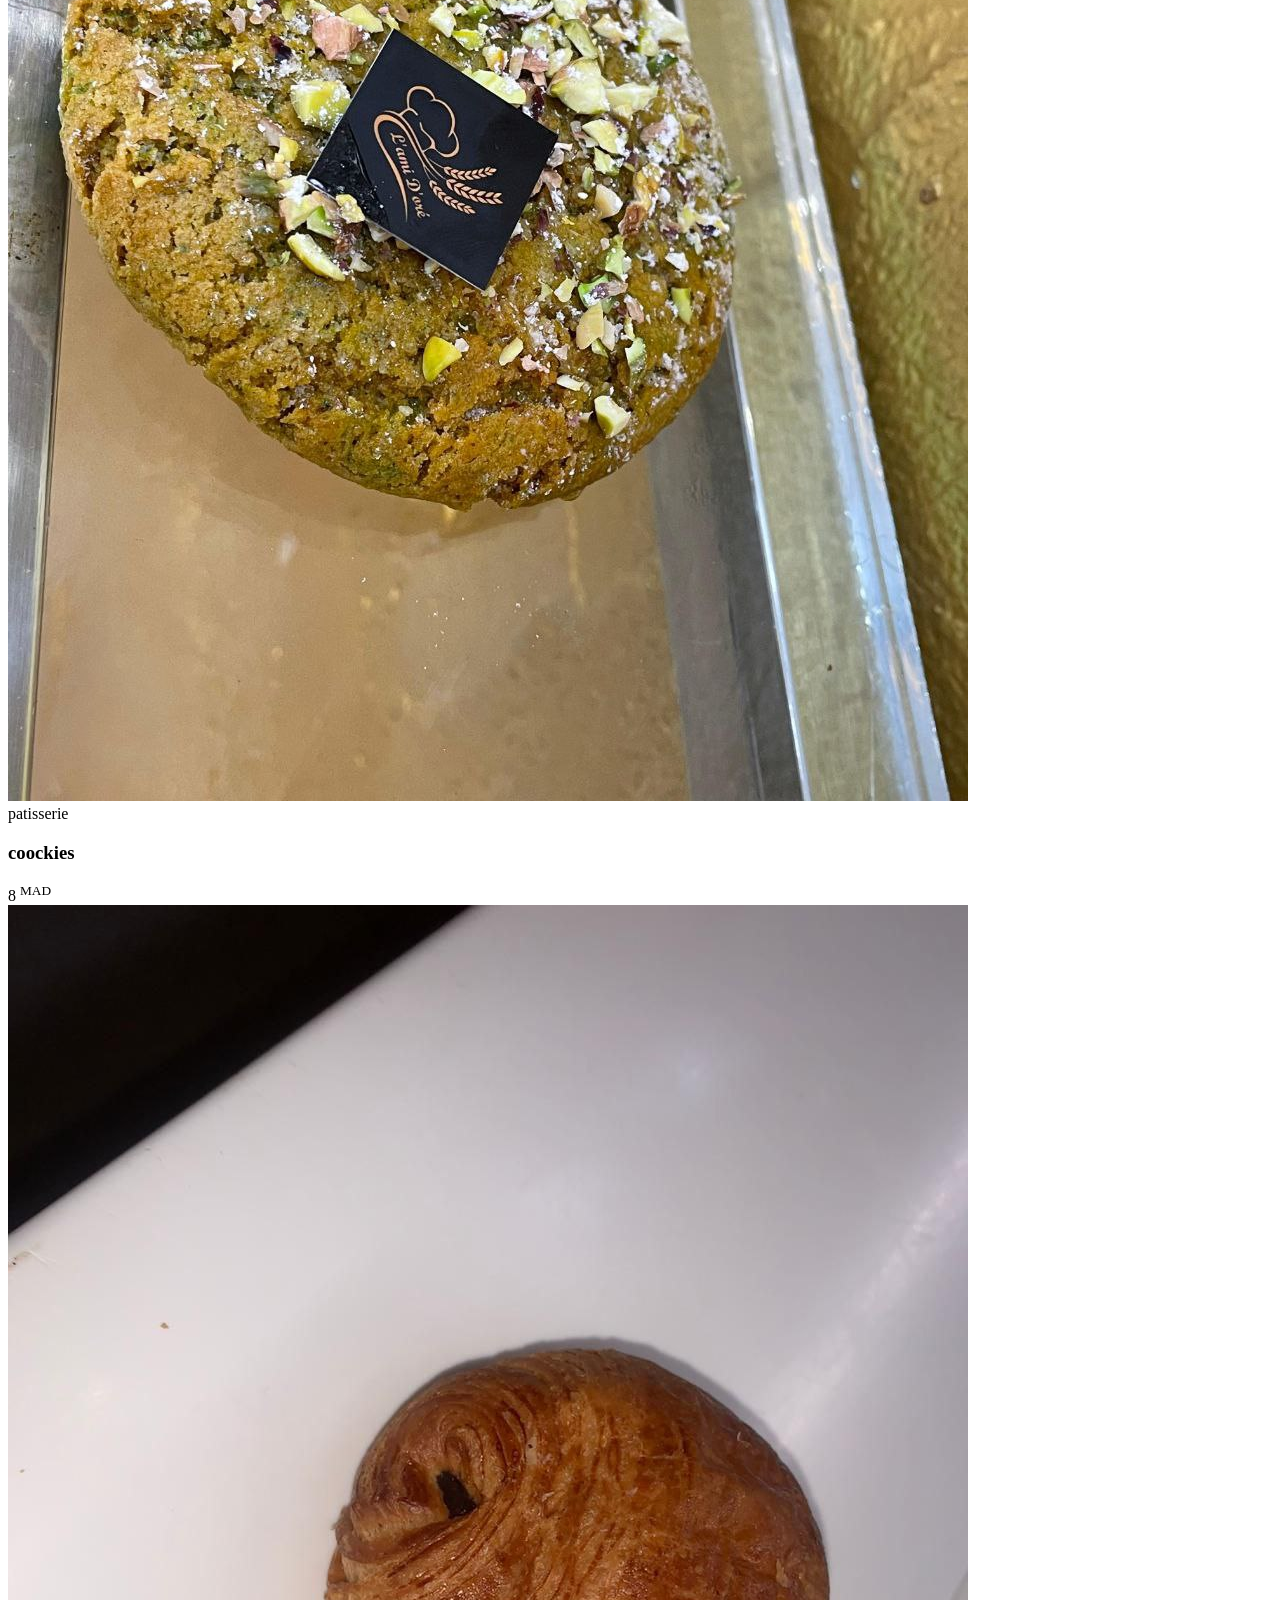
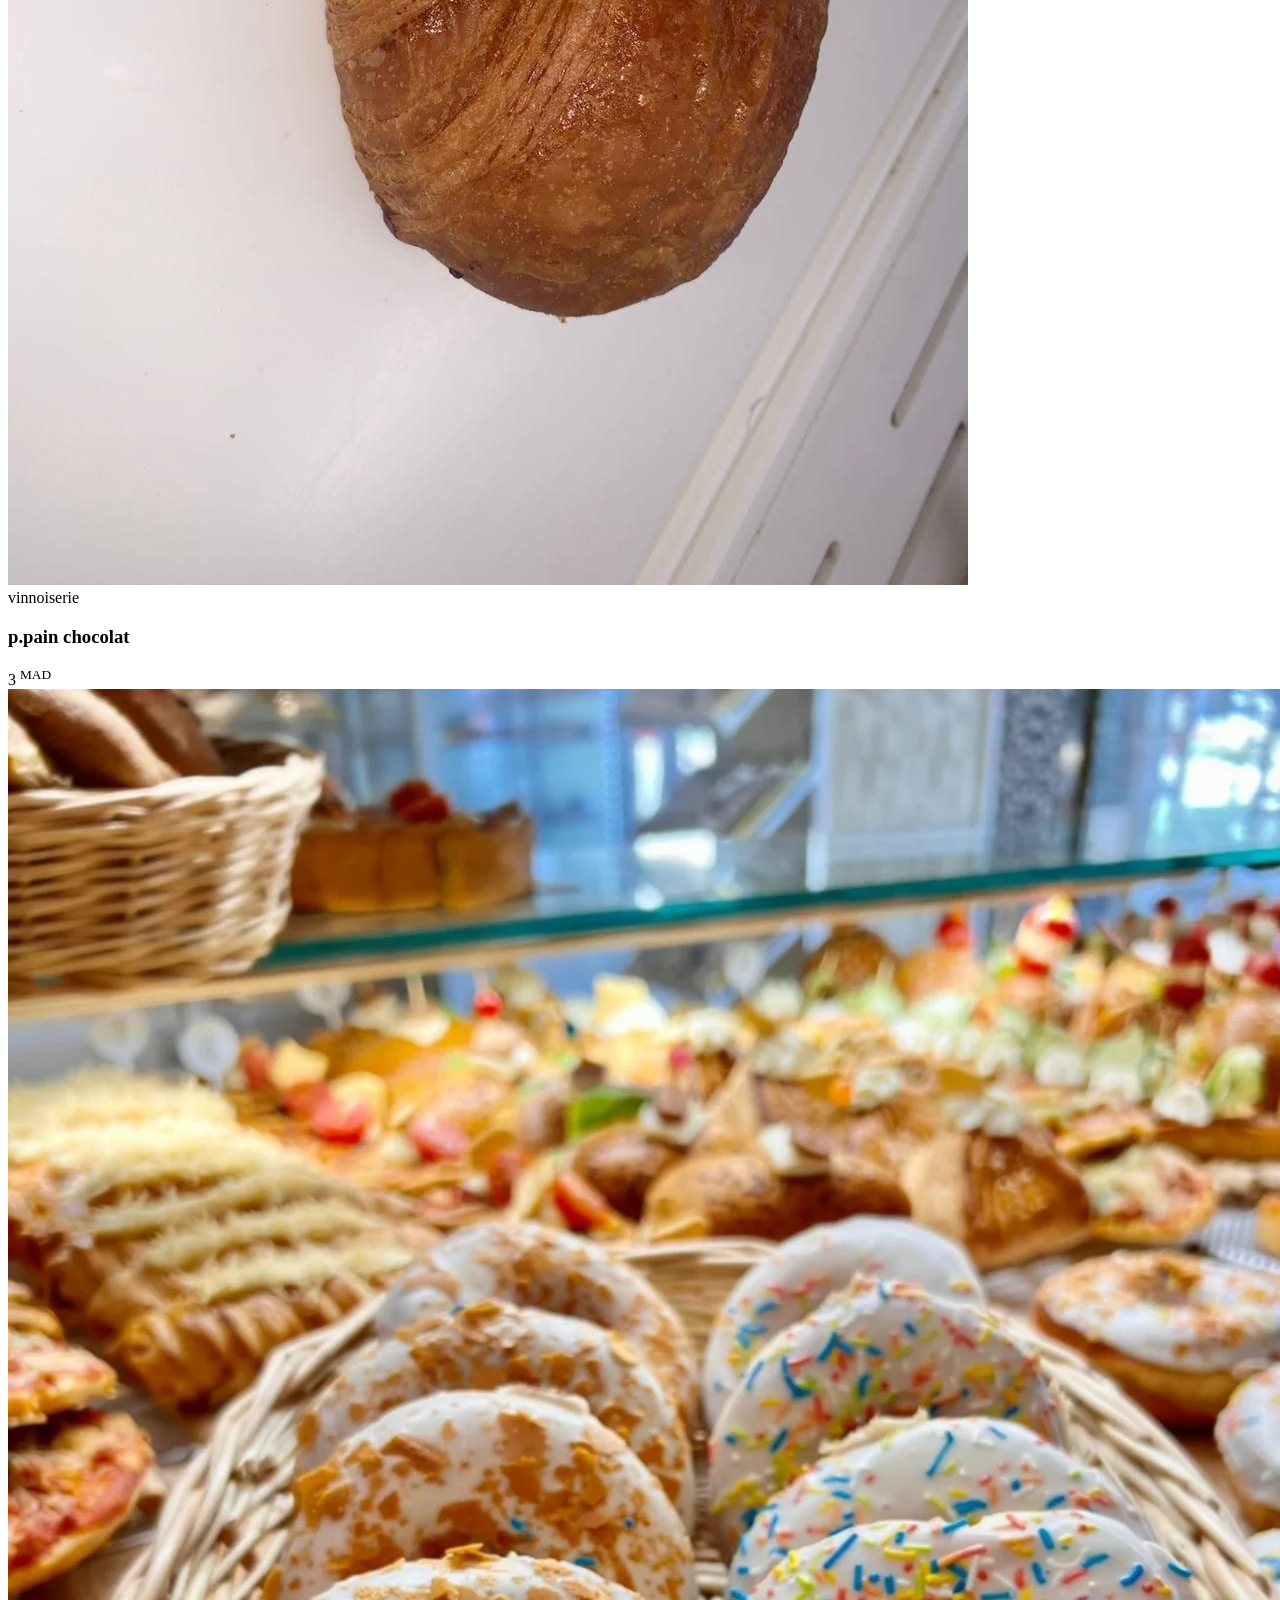
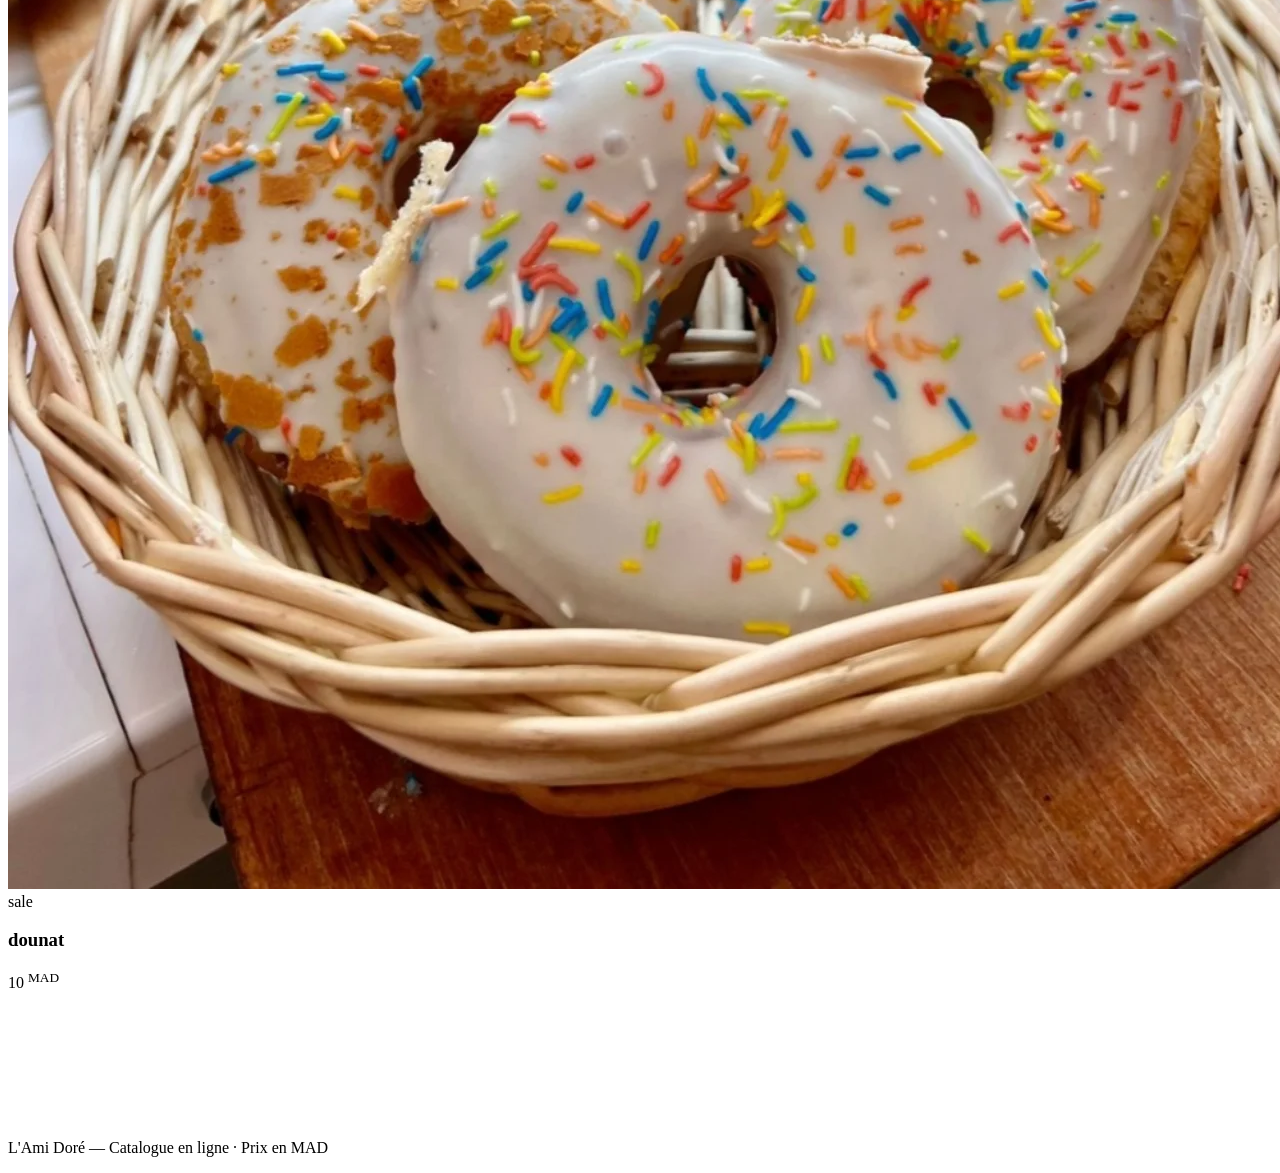
==== commit bfdff955: "new product" ====
--- a/index.html
+++ b/index.html
@@ -10,7 +10,7 @@
 <link rel="preconnect" href="https://fonts.gstatic.com" crossorigin>
 <link href="https://fonts.googleapis.com/css2?family=Cormorant+Garamond:ital,wght@0,500;0,600;1,500&family=Jost:wght@300;400;500;600&display=swap" rel="stylesheet">
 
-<link rel="stylesheet" href="css/style.css">
+<!-- <link rel="stylesheet" href="css/style.css"> -->
 </head>
 <body>
 
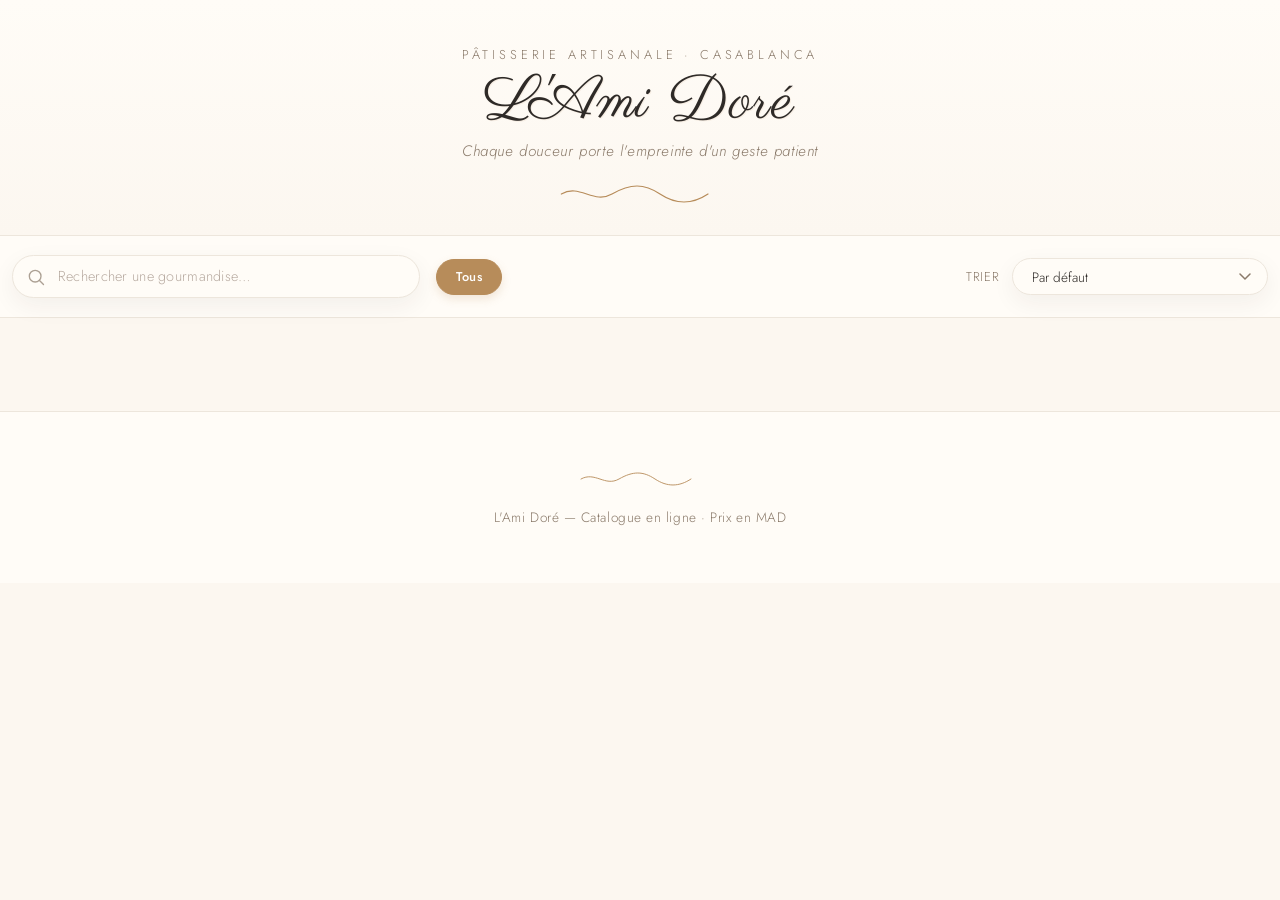
==== commit bec00477: "Mise à jour du style français et correction des filtres" ====
--- a/index.html
+++ b/index.html
@@ -1,16 +1,427 @@
 <!DOCTYPE html>
 <html lang="fr">
 <head>
-<meta charset="UTF-8">
-<meta name="viewport" content="width=device-width, initial-scale=1.0">
-<title>L'Ami Doré — Catalogue</title>
-<meta name="description" content="Catalogue de pâtisserie L'Ami Doré — viennoiseries, tartes, macarons, gâteaux et pains artisanaux.">
-
-<link rel="preconnect" href="https://fonts.googleapis.com">
-<link rel="preconnect" href="https://fonts.gstatic.com" crossorigin>
-<link href="https://fonts.googleapis.com/css2?family=Cormorant+Garamond:ital,wght@0,500;0,600;1,500&family=Jost:wght@300;400;500;600&display=swap" rel="stylesheet">
-
-<!-- <link rel="stylesheet" href="css/style.css"> -->
+  <meta charset="UTF-8" />
+  <meta name="viewport" content="width=device-width, initial-scale=1.0" />
+  <title>L'Ami Doré — Catalogue</title>
+  <meta name="description" content="Catalogue de pâtisserie L'Ami Doré — viennoiseries, tartes, macarons, gâteaux et pains artisanaux." />
+
+  <!-- Google Fonts : Parisienne + Jost -->
+  <link rel="preconnect" href="https://fonts.googleapis.com" />
+  <link rel="preconnect" href="https://fonts.gstatic.com" crossorigin />
+  <link href="https://fonts.googleapis.com/css2?family=Parisienne&family=Jost:wght@300;400;500;600&display=swap" rel="stylesheet" />
+
+  <!-- Bootstrap 5.3.3 -->
+  <link href="https://cdn.jsdelivr.net/npm/bootstrap@5.3.3/dist/css/bootstrap.min.css" rel="stylesheet" />
+
+  <style>
+    /* ===== STYLE FRANÇAIS, ÉLÉGANT ET CHALEUREUX ===== */
+    :root {
+      --gold: #b78c5a;
+      --gold-light: #d9b382;
+      --cream: #fcf7f0;
+      --taupe: #8a7a6a;
+      --charcoal: #2e2a27;
+      --border-light: #ede6dc;
+      --shadow-soft: 0 8px 24px rgba(44, 38, 32, 0.06);
+      --font-serif: 'Parisienne', cursive;
+      --font-sans: 'Jost', sans-serif;
+    }
+
+    body {
+      background-color: var(--cream);
+      font-family: var(--font-sans);
+      color: var(--charcoal);
+      margin: 0;
+      padding: 0;
+    }
+
+    /* --- HEADER : esprit parisien --- */
+    .site-header {
+      text-align: center;
+      padding: 2.8rem 1.5rem 1.8rem;
+      background: linear-gradient(180deg, #fffcf7 0%, var(--cream) 100%);
+      border-bottom: 1px solid var(--border-light);
+    }
+
+    .eyebrow {
+      font-size: 0.8rem;
+      letter-spacing: 0.3em;
+      text-transform: uppercase;
+      color: var(--taupe);
+      margin-bottom: 0.4rem;
+      font-weight: 300;
+    }
+
+    .brand {
+      font-family: var(--font-serif);
+      font-size: 3.8rem;
+      font-weight: 400;
+      color: var(--charcoal);
+      margin: 0;
+      line-height: 1.1;
+      letter-spacing: 0.02em;
+      text-shadow: 1px 1px 0 rgba(183, 140, 90, 0.1);
+    }
+
+    .tagline {
+      font-size: 0.95rem;
+      color: var(--taupe);
+      margin-top: 0.2rem;
+      font-weight: 300;
+      letter-spacing: 0.04em;
+      font-style: italic;
+    }
+
+    .swirl-divider {
+      display: block;
+      margin: 1.2rem auto 0;
+      width: 160px;
+      height: 24px;
+    }
+    .swirl-divider path {
+      stroke: var(--gold);
+      stroke-width: 1.8;
+    }
+
+    /* --- TOOLBAR : recherche + chips + tri --- */
+    .toolbar-wrap {
+      background: #fffcf7;
+      border-bottom: 1px solid var(--border-light);
+      padding: 1.2rem 0;
+    }
+
+    .search-field .icon-search {
+      position: absolute;
+      left: 14px;
+      top: 50%;
+      transform: translateY(-50%);
+      width: 20px;
+      height: 20px;
+      color: var(--taupe);
+      opacity: 0.7;
+      pointer-events: none;
+    }
+
+    .search-field input {
+      background-color: #fffcf7;
+      border: 1px solid var(--border-light);
+      border-radius: 60px;
+      padding: 0.6rem 1rem 0.6rem 2.8rem;
+      font-size: 0.9rem;
+      color: var(--charcoal);
+      transition: all 0.2s;
+      font-weight: 300;
+      box-shadow: var(--shadow-soft);
+    }
+    .search-field input:focus {
+      border-color: var(--gold);
+      box-shadow: 0 0 0 3px rgba(183, 140, 90, 0.15);
+      background: white;
+      outline: none;
+    }
+    .search-field input::placeholder {
+      color: #b7aaa0;
+      font-weight: 300;
+      letter-spacing: 0.02em;
+    }
+
+    /* Chips (filtres) */
+    .chips {
+      display: flex;
+      flex-wrap: wrap;
+      gap: 0.5rem 0.6rem;
+    }
+
+    .chip {
+      background: transparent;
+      border: 1px solid var(--border-light);
+      border-radius: 60px;
+      padding: 0.45rem 1.2rem;
+      font-size: 0.8rem;
+      font-weight: 400;
+      letter-spacing: 0.04em;
+      color: var(--taupe);
+      transition: all 0.2s;
+      cursor: pointer;
+      background: #fffcf7;
+      font-family: var(--font-sans);
+    }
+    .chip:hover {
+      border-color: var(--gold-light);
+      color: var(--charcoal);
+      background: #fffaf2;
+    }
+    .chip.is-active {
+      background: var(--gold);
+      border-color: var(--gold);
+      color: white;
+      font-weight: 500;
+      box-shadow: 0 4px 10px rgba(183, 140, 90, 0.2);
+    }
+
+    /* Tri */
+    .sort-field {
+      display: flex;
+      align-items: center;
+      justify-content: flex-end;
+      gap: 0.8rem;
+    }
+    .sort-field label {
+      font-size: 0.8rem;
+      text-transform: uppercase;
+      letter-spacing: 0.05em;
+      color: var(--taupe);
+      font-weight: 300;
+      margin: 0;
+    }
+    .sort-field select {
+      border: 1px solid var(--border-light);
+      border-radius: 60px;
+      padding: 0.45rem 2rem 0.45rem 1.2rem;
+      font-size: 0.85rem;
+      background: #fffcf7;
+      color: var(--charcoal);
+      font-weight: 300;
+      appearance: none;
+      background-image: url("data:image/svg+xml,%3Csvg xmlns='http://www.w3.org/2000/svg' width='12' height='8' viewBox='0 0 12 8'%3E%3Cpath d='M1 1l5 5 5-5' stroke='%238a7a6a' stroke-width='1.5' fill='none' stroke-linecap='round'/%3E%3C/svg%3E");
+      background-repeat: no-repeat;
+      background-position: right 1rem center;
+      box-shadow: var(--shadow-soft);
+      cursor: pointer;
+      transition: border 0.2s;
+    }
+    .sort-field select:focus {
+      border-color: var(--gold);
+      outline: none;
+      box-shadow: 0 0 0 3px rgba(183, 140, 90, 0.12);
+    }
+
+    /* --- CATALOGUE GRID --- */
+    .catalogue-wrap {
+      padding: 2.5rem 1.5rem 3rem;
+      max-width: 1400px;
+      margin: 0 auto;
+    }
+
+    .result-count {
+      font-size: 0.9rem;
+      color: var(--taupe);
+      font-weight: 300;
+      letter-spacing: 0.03em;
+      margin-bottom: 1.8rem;
+      padding-left: 0.4rem;
+      border-left: 2px solid var(--gold-light);
+      padding-left: 1rem;
+    }
+
+    /* CARTES : élégance française */
+    .card {
+      background: white;
+      border: none;
+      border-radius: 20px;
+      box-shadow: var(--shadow-soft);
+      transition: transform 0.25s ease, box-shadow 0.3s ease;
+      overflow: hidden;
+      height: 100%;
+      display: flex;
+      flex-direction: column;
+    }
+    .card:hover {
+      transform: translateY(-6px);
+      box-shadow: 0 18px 36px rgba(44, 38, 32, 0.08);
+    }
+
+    .card-img-top {
+      width: 100%;
+      height: 240px;
+      object-fit: cover;
+      background-color: #f2ebe2;
+      border-bottom: 1px solid var(--border-light);
+    }
+
+    .card-body {
+      padding: 1.4rem 1.4rem 1.6rem;
+      display: flex;
+      flex-direction: column;
+      flex: 1;
+    }
+
+    .card-title {
+      font-family: var(--font-serif);
+      font-size: 1.5rem;
+      font-weight: 400;
+      color: var(--charcoal);
+      margin-bottom: 0.2rem;
+      letter-spacing: 0.02em;
+      line-height: 1.2;
+    }
+
+    .card-text {
+      font-size: 0.9rem;
+      color: var(--taupe);
+      font-weight: 300;
+      flex-grow: 1;
+      margin: 0.3rem 0 0.8rem;
+      line-height: 1.5;
+    }
+
+    .card .fw-bold {
+      font-weight: 500 !important;
+      color: var(--gold);
+      font-size: 1.05rem;
+      letter-spacing: 0.03em;
+      border-top: 1px solid var(--border-light);
+      padding-top: 0.8rem;
+      margin-top: 0.4rem;
+    }
+
+    /* Empty state */
+    .empty-state {
+      text-align: center;
+      font-size: 1.1rem;
+      color: var(--taupe);
+      font-weight: 300;
+      padding: 4rem 1rem;
+      background: #f9f4ed;
+      border-radius: 40px;
+      margin-top: 1rem;
+      letter-spacing: 0.03em;
+    }
+
+    /* --- FOOTER --- */
+    .site-footer {
+      text-align: center;
+      padding: 2.2rem 1.5rem 2.5rem;
+      border-top: 1px solid var(--border-light);
+      background: #fffcf7;
+      color: var(--taupe);
+      font-weight: 300;
+      font-size: 0.85rem;
+      letter-spacing: 0.04em;
+    }
+    .site-footer .swirl-divider.small {
+      width: 120px;
+      margin-bottom: 1rem;
+    }
+
+    /* --- MODAL (style raffiné) --- */
+    .modal-overlay {
+      position: fixed;
+      inset: 0;
+      background: rgba(44, 38, 32, 0.5);
+      backdrop-filter: blur(4px);
+      display: flex;
+      align-items: center;
+      justify-content: center;
+      padding: 1.5rem;
+      z-index: 1050;
+    }
+    .modal {
+      background: white;
+      max-width: 540px;
+      width: 100%;
+      border-radius: 32px;
+      box-shadow: 0 40px 64px rgba(0, 0, 0, 0.15);
+      overflow: hidden;
+      position: relative;
+      animation: modalFade 0.25s ease;
+    }
+    @keyframes modalFade {
+      from { opacity: 0; transform: scale(0.96) translateY(10px); }
+      to { opacity: 1; transform: scale(1) translateY(0); }
+    }
+    .modal-close {
+      position: absolute;
+      top: 16px;
+      right: 20px;
+      background: rgba(255, 255, 255, 0.85);
+      border: none;
+      font-size: 2rem;
+      line-height: 1;
+      width: 40px;
+      height: 40px;
+      border-radius: 60px;
+      color: var(--charcoal);
+      cursor: pointer;
+      transition: 0.2s;
+      z-index: 10;
+      font-weight: 300;
+      backdrop-filter: blur(2px);
+      box-shadow: 0 4px 12px rgba(0,0,0,0.04);
+    }
+    .modal-close:hover {
+      background: white;
+      transform: scale(1.05);
+      color: var(--gold);
+    }
+    .modal-media img {
+      width: 100%;
+      height: 280px;
+      object-fit: cover;
+      display: block;
+    }
+    .modal-body {
+      padding: 2rem 2rem 2.2rem;
+    }
+    .modal-category {
+      font-size: 0.7rem;
+      text-transform: uppercase;
+      letter-spacing: 0.12em;
+      color: var(--gold);
+      font-weight: 500;
+      margin-bottom: 0.2rem;
+    }
+    .modal-body h2 {
+      font-family: var(--font-serif);
+      font-size: 2rem;
+      font-weight: 400;
+      margin-bottom: 0.4rem;
+      color: var(--charcoal);
+    }
+    .modal-desc {
+      font-size: 0.95rem;
+      color: var(--taupe);
+      font-weight: 300;
+      margin: 0.8rem 0 1.2rem;
+      line-height: 1.6;
+    }
+    .modal-price {
+      font-size: 1.3rem;
+      font-weight: 500;
+      color: var(--gold);
+      letter-spacing: 0.03em;
+      border-top: 1px solid var(--border-light);
+      padding-top: 1rem;
+    }
+
+    /* --- RESPONSIVE fine --- */
+    @media (max-width: 576px) {
+      .brand { font-size: 2.8rem; }
+      .tagline { font-size: 0.85rem; }
+      .sort-field { justify-content: flex-start; margin-top: 0.4rem; }
+      .chip { padding: 0.35rem 1rem; font-size: 0.75rem; }
+      .card-title { font-size: 1.3rem; }
+      .modal-body { padding: 1.5rem; }
+    }
+    @media (min-width: 768px) {
+      .sort-field { justify-content: flex-end; }
+    }
+
+    /* Force le style sur les chips générés dynamiquement */
+    .chip.is-active {
+      background: var(--gold) !important;
+      border-color: var(--gold) !important;
+      color: white !important;
+    }
+
+    /* Correction pour le texte des chips */
+    .chip {
+      font-family: var(--font-sans) !important;
+    }
+
+    /* ===== FIN STYLE FRANÇAIS ===== */
+  </style>
 </head>
 <body>
 
@@ -29,35 +440,45 @@
 
 <!-- ============ TOOLBAR ============ -->
 <div class="toolbar-wrap">
-  <div class="toolbar">
-    <div class="search-field">
-      <svg viewBox="0 0 24 24" aria-hidden="true" class="icon-search">
-        <circle cx="11" cy="11" r="7" fill="none" stroke="currentColor" stroke-width="1.6"/>
-        <line x1="16.2" y1="16.2" x2="21" y2="21" stroke="currentColor" stroke-width="1.6" stroke-linecap="round"/>
-      </svg>
-      <input type="text" id="searchInput" placeholder="Rechercher une gourmandise…" aria-label="Rechercher un produit">
-    </div>
-
-    <div class="chips" id="categoryChips" role="group" aria-label="Filtrer par catégorie">
-      <button class="chip is-active" data-category="Tous">Tous</button>
-    </div>
-
-    <div class="sort-field">
-      <label for="sortSelect">Trier</label>
-      <select id="sortSelect">
-        <option value="default">Par défaut</option>
-        <option value="price-asc">Prix croissant</option>
-        <option value="price-desc">Prix décroissant</option>
-        <option value="name-asc">Nom A–Z</option>
-      </select>
+  <div class="toolbar container-fluid">
+    <div class="row g-3 align-items-center">
+      <div class="col-12 col-md-4">
+        <div class="search-field position-relative">
+          <svg viewBox="0 0 24 24" aria-hidden="true" class="icon-search">
+            <circle cx="11" cy="11" r="7" fill="none" stroke="currentColor" stroke-width="1.6"/>
+            <line x1="16.2" y1="16.2" x2="21" y2="21" stroke="currentColor" stroke-width="1.6" stroke-linecap="round"/>
+          </svg>
+          <input type="text" id="searchInput" class="form-control" placeholder="Rechercher une gourmandise…" aria-label="Rechercher un produit">
+        </div>
+      </div>
+
+      <div class="col-12 col-md-5">
+        <div class="chips d-flex flex-wrap gap-2" id="categoryChips" role="group" aria-label="Filtrer par catégorie">
+          <button class="chip is-active" data-category="Tous">Tous</button>
+        </div>
+      </div>
+
+      <div class="col-12 col-md-3">
+        <div class="sort-field">
+          <label for="sortSelect">Trier</label>
+          <select id="sortSelect" class="form-select">
+            <option value="default">Par défaut</option>
+            <option value="price-asc">Prix croissant</option>
+            <option value="price-desc">Prix décroissant</option>
+            <option value="name-asc">Nom A–Z</option>
+          </select>
+        </div>
+      </div>
     </div>
   </div>
 </div>
 
 <!-- ============ CATALOGUE GRID ============ -->
-<main class="catalogue-wrap">
+<main class="catalogue-wrap container-fluid">
   <p class="result-count" id="resultCount"></p>
-  <div class="grid" id="productGrid"></div>
+
+  <div class="row g-4" id="productGrid"></div>
+
   <p class="empty-state" id="emptyState" hidden>Aucune gourmandise ne correspond à votre recherche.</p>
 </main>
 
@@ -84,6 +505,176 @@
   </div>
 </div>
 
-<script src="js/script.js"></script>
+<!-- Bootstrap 5.3.3 JS -->
+<script src="https://cdn.jsdelivr.net/npm/bootstrap@5.3.3/dist/js/bootstrap.bundle.min.js"></script>
+
+<!-- ============ SCRIPT ============ -->
+<script>
+  // ============================================================
+  // DONNÉES PRODUITS (exemple)
+  // ============================================================
+
+
+  // ============================================================
+  // ÉTAT
+  // ============================================================
+  let currentCategory = "Tous";
+  let currentSearch = "";
+  let currentSort = "default";
+  let filteredProducts = [...products];
+  let activeChip = null;
+
+  // ============================================================
+  // DOM REFS
+  // ============================================================
+  const grid = document.getElementById("productGrid");
+  const searchInput = document.getElementById("searchInput");
+  const sortSelect = document.getElementById("sortSelect");
+  const chipsContainer = document.getElementById("categoryChips");
+  const resultCount = document.getElementById("resultCount");
+  const emptyState = document.getElementById("emptyState");
+
+  // Modal refs
+  const modalOverlay = document.getElementById("modalOverlay");
+  const modalClose = document.getElementById("modalClose");
+  const modalMedia = document.getElementById("modalMedia");
+  const modalCategory = document.getElementById("modalCategory");
+  const modalTitle = document.getElementById("modalTitle");
+  const modalDesc = document.getElementById("modalDesc");
+  const modalPrice = document.getElementById("modalPrice");
+
+  // ============================================================
+  // FONCTIONS
+  // ============================================================
+  function getCategories() {
+    const cats = products.map(p => p.category);
+    return ["Tous", ...new Set(cats)];
+  }
+
+  function renderChips() {
+    const categories = getCategories();
+    chipsContainer.innerHTML = "";
+    categories.forEach(cat => {
+      const btn = document.createElement("button");
+      btn.className = "chip" + (cat === currentCategory ? " is-active" : "");
+      btn.dataset.category = cat;
+      btn.textContent = cat;
+      chipsContainer.appendChild(btn);
+    });
+    activeChip = chipsContainer.querySelector(".is-active");
+  }
+
+  function filterAndSort() {
+    let result = products.filter(p => {
+      const matchCategory = currentCategory === "Tous" || p.category === currentCategory;
+      const searchLower = currentSearch.trim().toLowerCase();
+      const matchSearch = p.name.toLowerCase().includes(searchLower) ||
+                          p.description.toLowerCase().includes(searchLower) ||
+                          p.category.toLowerCase().includes(searchLower);
+      return matchCategory && matchSearch;
+    });
+
+    // Trier
+    if (currentSort === "price-asc") result.sort((a, b) => a.price - b.price);
+    else if (currentSort === "price-desc") result.sort((a, b) => b.price - a.price);
+    else if (currentSort === "name-asc") result.sort((a, b) => a.name.localeCompare(b.name));
+    // default : garde l'ordre initial (id)
+
+    filteredProducts = result;
+    renderGrid();
+  }
+
+  function renderGrid() {
+    if (filteredProducts.length === 0) {
+      grid.innerHTML = "";
+      emptyState.hidden = false;
+      resultCount.textContent = "0 produits";
+      return;
+    }
+    emptyState.hidden = true;
+    resultCount.textContent = `${filteredProducts.length} produit${filteredProducts.length > 1 ? 's' : ''}`;
+
+    grid.innerHTML = filteredProducts.map(p => `
+      <div class="col-12 col-sm-6 col-lg-4">
+        <div class="card h-100" data-id="${p.id}">
+          <img src="${p.image}" class="card-img-top object-fit-cover" style="height:240px" alt="${p.name}" loading="lazy">
+          <div class="card-body d-flex flex-column">
+            <h3 class="card-title">${p.name}</h3>
+            <p class="card-text flex-grow-1">${p.description}</p>
+            <p class="fw-bold mb-0">${p.price} MAD</p>
+          </div>
+        </div>
+      </div>
+    `).join("");
+
+    // Attacher l'événement "click" sur chaque carte pour ouvrir le modal
+    document.querySelectorAll("#productGrid .card").forEach(card => {
+      card.addEventListener("click", function(e) {
+        const id = parseInt(this.dataset.id);
+        const product = products.find(p => p.id === id);
+        if (product) openModal(product);
+      });
+    });
+  }
+
+  // --- MODAL ---
+  function openModal(product) {
+    modalMedia.innerHTML = `<img src="${product.image}" alt="${product.name}">`;
+    modalCategory.textContent = product.category;
+    modalTitle.textContent = product.name;
+    modalDesc.textContent = product.description;
+    modalPrice.textContent = `${product.price} MAD`;
+    modalOverlay.hidden = false;
+    document.body.style.overflow = "hidden";
+  }
+
+  function closeModal() {
+    modalOverlay.hidden = true;
+    document.body.style.overflow = "";
+  }
+
+  // ============================================================
+  // ÉVÉNEMENTS
+  // ============================================================
+
+  // Délégation d'événements pour les chips (car ils sont recréés)
+  chipsContainer.addEventListener("click", function(e) {
+    const chip = e.target.closest(".chip");
+    if (!chip) return;
+    // Retirer la classe active de tous les chips
+    document.querySelectorAll(".chip").forEach(c => c.classList.remove("is-active"));
+    chip.classList.add("is-active");
+    currentCategory = chip.dataset.category;
+    filterAndSort();
+  });
+
+  searchInput.addEventListener("input", function() {
+    currentSearch = this.value;
+    filterAndSort();
+  });
+
+  sortSelect.addEventListener("change", function() {
+    currentSort = this.value;
+    filterAndSort();
+  });
+
+  modalClose.addEventListener("click", closeModal);
+  modalOverlay.addEventListener("click", function(e) {
+    if (e.target === modalOverlay) closeModal();
+  });
+  document.addEventListener("keydown", function(e) {
+    if (e.key === "Escape") closeModal();
+  });
+
+  // ============================================================
+  // INIT
+  // ============================================================
+  renderChips();
+  filterAndSort();
+
+  // Petit correctif pour que les chips dynamiques aient bien le style
+  // (déjà géré via les classes CSS)
+</script>
+
 </body>
-</html>
+</html>
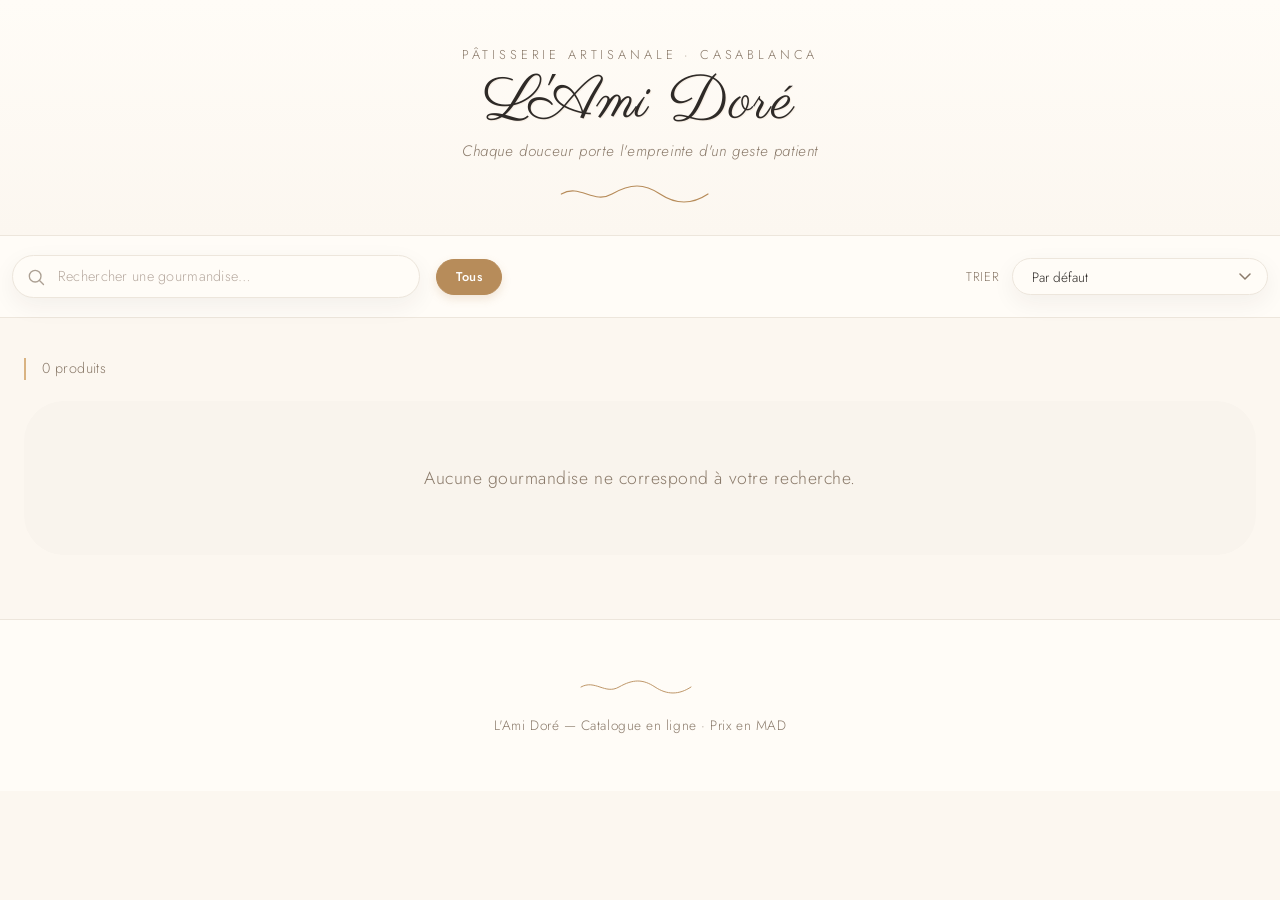
==== commit 218425df: "إضافة تحميل المنتجات من JSON وعرضها" ====
--- a/index.html
+++ b/index.html
@@ -12,8 +12,11 @@
   <link href="https://fonts.googleapis.com/css2?family=Parisienne&family=Jost:wght@300;400;500;600&display=swap" rel="stylesheet" />
 
   <!-- Bootstrap 5.3.3 -->
-  <link href="https://cdn.jsdelivr.net/npm/bootstrap@5.3.3/dist/css/bootstrap.min.css" rel="stylesheet" />
-
+<link href="https://cdn.jsdelivr.net/npm/bootstrap@5.3.3/dist/css/bootstrap.min.css" rel="stylesheet" />
+
+
+<!-- Votre CSS -->
+<link rel="stylesheet" href="css/style.css" />
   <style>
     /* ===== STYLE FRANÇAIS, ÉLÉGANT ET CHALEUREUX ===== */
     :root {
@@ -513,7 +516,10 @@
   // ============================================================
   // DONNÉES PRODUITS (exemple)
   // ============================================================
-
+  const products = [
+
+
+  ];
 
   // ============================================================
   // ÉTAT
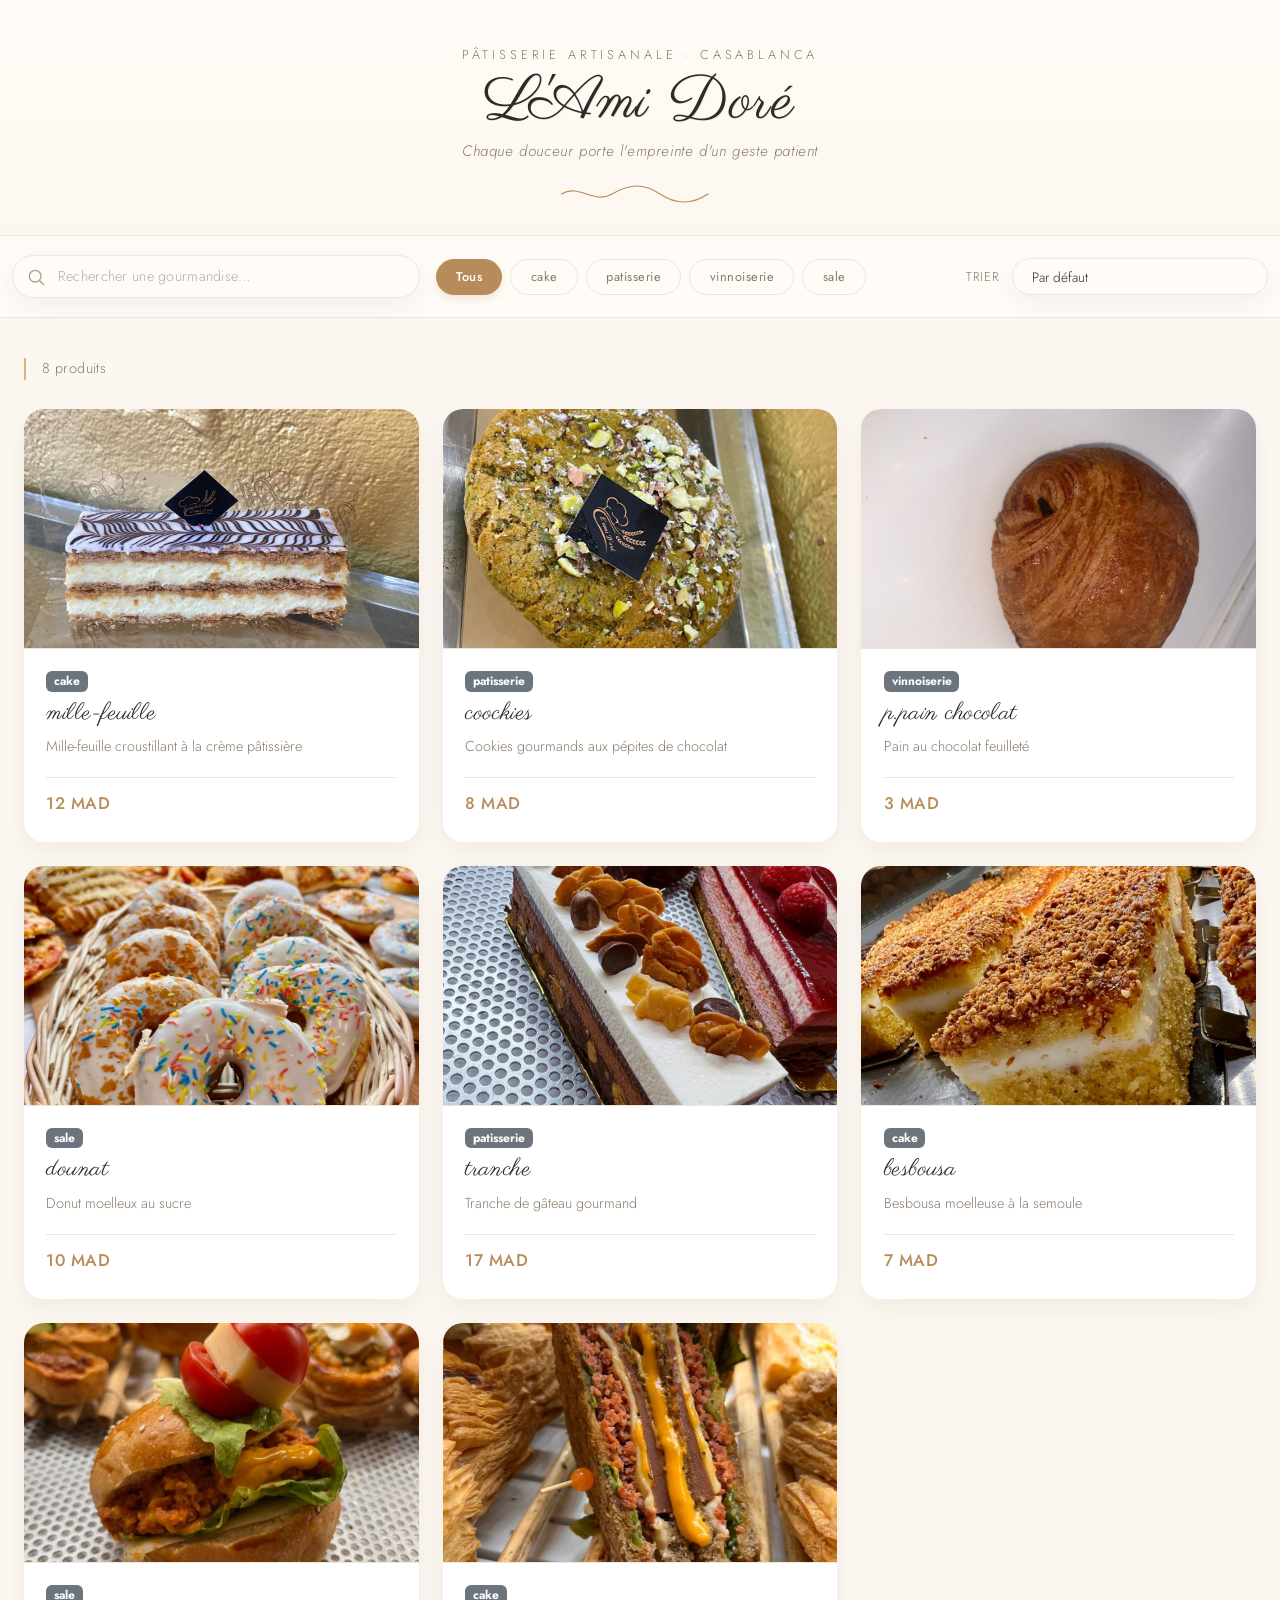
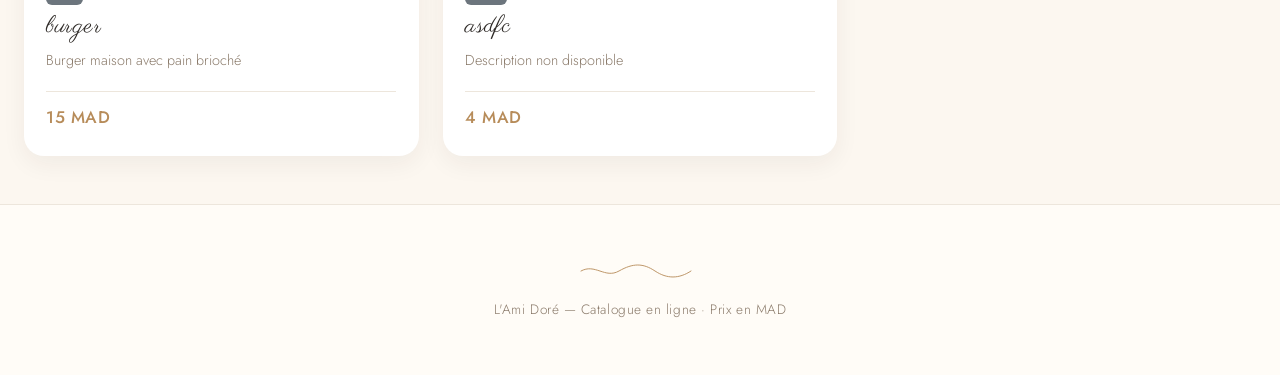
==== commit 344dbcf0: "Mise à jour du style français et correction des filtres" ====
--- a/index.html
+++ b/index.html
@@ -6,17 +6,16 @@
   <title>L'Ami Doré — Catalogue</title>
   <meta name="description" content="Catalogue de pâtisserie L'Ami Doré — viennoiseries, tartes, macarons, gâteaux et pains artisanaux." />
 
-  <!-- Google Fonts : Parisienne + Jost -->
+  <!-- Google Fonts -->
   <link rel="preconnect" href="https://fonts.googleapis.com" />
   <link rel="preconnect" href="https://fonts.gstatic.com" crossorigin />
   <link href="https://fonts.googleapis.com/css2?family=Parisienne&family=Jost:wght@300;400;500;600&display=swap" rel="stylesheet" />
 
   <!-- Bootstrap 5.3.3 -->
-<link href="https://cdn.jsdelivr.net/npm/bootstrap@5.3.3/dist/css/bootstrap.min.css" rel="stylesheet" />
-
-
-<!-- Votre CSS -->
-<link rel="stylesheet" href="css/style.css" />
+  <link href="https://cdn.jsdelivr.net/npm/bootstrap@5.3.3/dist/css/bootstrap.min.css" rel="stylesheet" />
+
+  <!-- Votre CSS -->
+  <link rel="stylesheet" href="css/style.css" />
   <style>
     /* ===== STYLE FRANÇAIS, ÉLÉGANT ET CHALEUREUX ===== */
     :root {
@@ -39,7 +38,6 @@
       padding: 0;
     }
 
-    /* --- HEADER : esprit parisien --- */
     .site-header {
       text-align: center;
       padding: 2.8rem 1.5rem 1.8rem;
@@ -87,7 +85,6 @@
       stroke-width: 1.8;
     }
 
-    /* --- TOOLBAR : recherche + chips + tri --- */
     .toolbar-wrap {
       background: #fffcf7;
       border-bottom: 1px solid var(--border-light);
@@ -129,7 +126,6 @@
       letter-spacing: 0.02em;
     }
 
-    /* Chips (filtres) */
     .chips {
       display: flex;
       flex-wrap: wrap;
@@ -148,7 +144,7 @@
       transition: all 0.2s;
       cursor: pointer;
       background: #fffcf7;
-      font-family: var(--font-sans);
+      font-family: var(--font-sans) !important;
     }
     .chip:hover {
       border-color: var(--gold-light);
@@ -156,14 +152,13 @@
       background: #fffaf2;
     }
     .chip.is-active {
-      background: var(--gold);
-      border-color: var(--gold);
-      color: white;
+      background: var(--gold) !important;
+      border-color: var(--gold) !important;
+      color: white !important;
       font-weight: 500;
       box-shadow: 0 4px 10px rgba(183, 140, 90, 0.2);
     }
 
-    /* Tri */
     .sort-field {
       display: flex;
       align-items: center;
@@ -186,10 +181,6 @@
       background: #fffcf7;
       color: var(--charcoal);
       font-weight: 300;
-      appearance: none;
-      background-image: url("data:image/svg+xml,%3Csvg xmlns='http://www.w3.org/2000/svg' width='12' height='8' viewBox='0 0 12 8'%3E%3Cpath d='M1 1l5 5 5-5' stroke='%238a7a6a' stroke-width='1.5' fill='none' stroke-linecap='round'/%3E%3C/svg%3E");
-      background-repeat: no-repeat;
-      background-position: right 1rem center;
       box-shadow: var(--shadow-soft);
       cursor: pointer;
       transition: border 0.2s;
@@ -200,7 +191,6 @@
       box-shadow: 0 0 0 3px rgba(183, 140, 90, 0.12);
     }
 
-    /* --- CATALOGUE GRID --- */
     .catalogue-wrap {
       padding: 2.5rem 1.5rem 3rem;
       max-width: 1400px;
@@ -213,12 +203,11 @@
       font-weight: 300;
       letter-spacing: 0.03em;
       margin-bottom: 1.8rem;
-      padding-left: 0.4rem;
+      padding-left: 1rem;
       border-left: 2px solid var(--gold-light);
-      padding-left: 1rem;
-    }
-
-    /* CARTES : élégance française */
+    }
+
+    /* CARTES : élégance française, par-dessus les classes Bootstrap */
     .card {
       background: white;
       border: none;
@@ -226,9 +215,6 @@
       box-shadow: var(--shadow-soft);
       transition: transform 0.25s ease, box-shadow 0.3s ease;
       overflow: hidden;
-      height: 100%;
-      display: flex;
-      flex-direction: column;
     }
     .card:hover {
       transform: translateY(-6px);
@@ -236,18 +222,12 @@
     }
 
     .card-img-top {
-      width: 100%;
-      height: 240px;
-      object-fit: cover;
       background-color: #f2ebe2;
       border-bottom: 1px solid var(--border-light);
     }
 
     .card-body {
       padding: 1.4rem 1.4rem 1.6rem;
-      display: flex;
-      flex-direction: column;
-      flex: 1;
     }
 
     .card-title {
@@ -264,7 +244,6 @@
       font-size: 0.9rem;
       color: var(--taupe);
       font-weight: 300;
-      flex-grow: 1;
       margin: 0.3rem 0 0.8rem;
       line-height: 1.5;
     }
@@ -279,7 +258,6 @@
       margin-top: 0.4rem;
     }
 
-    /* Empty state */
     .empty-state {
       text-align: center;
       font-size: 1.1rem;
@@ -292,7 +270,6 @@
       letter-spacing: 0.03em;
     }
 
-    /* --- FOOTER --- */
     .site-footer {
       text-align: center;
       padding: 2.2rem 1.5rem 2.5rem;
@@ -308,7 +285,6 @@
       margin-bottom: 1rem;
     }
 
-    /* --- MODAL (style raffiné) --- */
     .modal-overlay {
       position: fixed;
       inset: 0;
@@ -398,7 +374,6 @@
       padding-top: 1rem;
     }
 
-    /* --- RESPONSIVE fine --- */
     @media (max-width: 576px) {
       .brand { font-size: 2.8rem; }
       .tagline { font-size: 0.85rem; }
@@ -410,19 +385,6 @@
     @media (min-width: 768px) {
       .sort-field { justify-content: flex-end; }
     }
-
-    /* Force le style sur les chips générés dynamiquement */
-    .chip.is-active {
-      background: var(--gold) !important;
-      border-color: var(--gold) !important;
-      color: white !important;
-    }
-
-    /* Correction pour le texte des chips */
-    .chip {
-      font-family: var(--font-sans) !important;
-    }
-
     /* ===== FIN STYLE FRANÇAIS ===== */
   </style>
 </head>
@@ -511,176 +473,8 @@
 <!-- Bootstrap 5.3.3 JS -->
 <script src="https://cdn.jsdelivr.net/npm/bootstrap@5.3.3/dist/js/bootstrap.bundle.min.js"></script>
 
-<!-- ============ SCRIPT ============ -->
-<script>
-  // ============================================================
-  // DONNÉES PRODUITS (exemple)
-  // ============================================================
-  const products = [
-
-
-  ];
-
-  // ============================================================
-  // ÉTAT
-  // ============================================================
-  let currentCategory = "Tous";
-  let currentSearch = "";
-  let currentSort = "default";
-  let filteredProducts = [...products];
-  let activeChip = null;
-
-  // ============================================================
-  // DOM REFS
-  // ============================================================
-  const grid = document.getElementById("productGrid");
-  const searchInput = document.getElementById("searchInput");
-  const sortSelect = document.getElementById("sortSelect");
-  const chipsContainer = document.getElementById("categoryChips");
-  const resultCount = document.getElementById("resultCount");
-  const emptyState = document.getElementById("emptyState");
-
-  // Modal refs
-  const modalOverlay = document.getElementById("modalOverlay");
-  const modalClose = document.getElementById("modalClose");
-  const modalMedia = document.getElementById("modalMedia");
-  const modalCategory = document.getElementById("modalCategory");
-  const modalTitle = document.getElementById("modalTitle");
-  const modalDesc = document.getElementById("modalDesc");
-  const modalPrice = document.getElementById("modalPrice");
-
-  // ============================================================
-  // FONCTIONS
-  // ============================================================
-  function getCategories() {
-    const cats = products.map(p => p.category);
-    return ["Tous", ...new Set(cats)];
-  }
-
-  function renderChips() {
-    const categories = getCategories();
-    chipsContainer.innerHTML = "";
-    categories.forEach(cat => {
-      const btn = document.createElement("button");
-      btn.className = "chip" + (cat === currentCategory ? " is-active" : "");
-      btn.dataset.category = cat;
-      btn.textContent = cat;
-      chipsContainer.appendChild(btn);
-    });
-    activeChip = chipsContainer.querySelector(".is-active");
-  }
-
-  function filterAndSort() {
-    let result = products.filter(p => {
-      const matchCategory = currentCategory === "Tous" || p.category === currentCategory;
-      const searchLower = currentSearch.trim().toLowerCase();
-      const matchSearch = p.name.toLowerCase().includes(searchLower) ||
-                          p.description.toLowerCase().includes(searchLower) ||
-                          p.category.toLowerCase().includes(searchLower);
-      return matchCategory && matchSearch;
-    });
-
-    // Trier
-    if (currentSort === "price-asc") result.sort((a, b) => a.price - b.price);
-    else if (currentSort === "price-desc") result.sort((a, b) => b.price - a.price);
-    else if (currentSort === "name-asc") result.sort((a, b) => a.name.localeCompare(b.name));
-    // default : garde l'ordre initial (id)
-
-    filteredProducts = result;
-    renderGrid();
-  }
-
-  function renderGrid() {
-    if (filteredProducts.length === 0) {
-      grid.innerHTML = "";
-      emptyState.hidden = false;
-      resultCount.textContent = "0 produits";
-      return;
-    }
-    emptyState.hidden = true;
-    resultCount.textContent = `${filteredProducts.length} produit${filteredProducts.length > 1 ? 's' : ''}`;
-
-    grid.innerHTML = filteredProducts.map(p => `
-      <div class="col-12 col-sm-6 col-lg-4">
-        <div class="card h-100" data-id="${p.id}">
-          <img src="${p.image}" class="card-img-top object-fit-cover" style="height:240px" alt="${p.name}" loading="lazy">
-          <div class="card-body d-flex flex-column">
-            <h3 class="card-title">${p.name}</h3>
-            <p class="card-text flex-grow-1">${p.description}</p>
-            <p class="fw-bold mb-0">${p.price} MAD</p>
-          </div>
-        </div>
-      </div>
-    `).join("");
-
-    // Attacher l'événement "click" sur chaque carte pour ouvrir le modal
-    document.querySelectorAll("#productGrid .card").forEach(card => {
-      card.addEventListener("click", function(e) {
-        const id = parseInt(this.dataset.id);
-        const product = products.find(p => p.id === id);
-        if (product) openModal(product);
-      });
-    });
-  }
-
-  // --- MODAL ---
-  function openModal(product) {
-    modalMedia.innerHTML = `<img src="${product.image}" alt="${product.name}">`;
-    modalCategory.textContent = product.category;
-    modalTitle.textContent = product.name;
-    modalDesc.textContent = product.description;
-    modalPrice.textContent = `${product.price} MAD`;
-    modalOverlay.hidden = false;
-    document.body.style.overflow = "hidden";
-  }
-
-  function closeModal() {
-    modalOverlay.hidden = true;
-    document.body.style.overflow = "";
-  }
-
-  // ============================================================
-  // ÉVÉNEMENTS
-  // ============================================================
-
-  // Délégation d'événements pour les chips (car ils sont recréés)
-  chipsContainer.addEventListener("click", function(e) {
-    const chip = e.target.closest(".chip");
-    if (!chip) return;
-    // Retirer la classe active de tous les chips
-    document.querySelectorAll(".chip").forEach(c => c.classList.remove("is-active"));
-    chip.classList.add("is-active");
-    currentCategory = chip.dataset.category;
-    filterAndSort();
-  });
-
-  searchInput.addEventListener("input", function() {
-    currentSearch = this.value;
-    filterAndSort();
-  });
-
-  sortSelect.addEventListener("change", function() {
-    currentSort = this.value;
-    filterAndSort();
-  });
-
-  modalClose.addEventListener("click", closeModal);
-  modalOverlay.addEventListener("click", function(e) {
-    if (e.target === modalOverlay) closeModal();
-  });
-  document.addEventListener("keydown", function(e) {
-    if (e.key === "Escape") closeModal();
-  });
-
-  // ============================================================
-  // INIT
-  // ============================================================
-  renderChips();
-  filterAndSort();
-
-  // Petit correctif pour que les chips dynamiques aient bien le style
-  // (déjà géré via les classes CSS)
-</script>
+<!-- Logique du catalogue (charge data/products.json) -->
+<script src="js/script.js"></script>
 
 </body>
 </html>
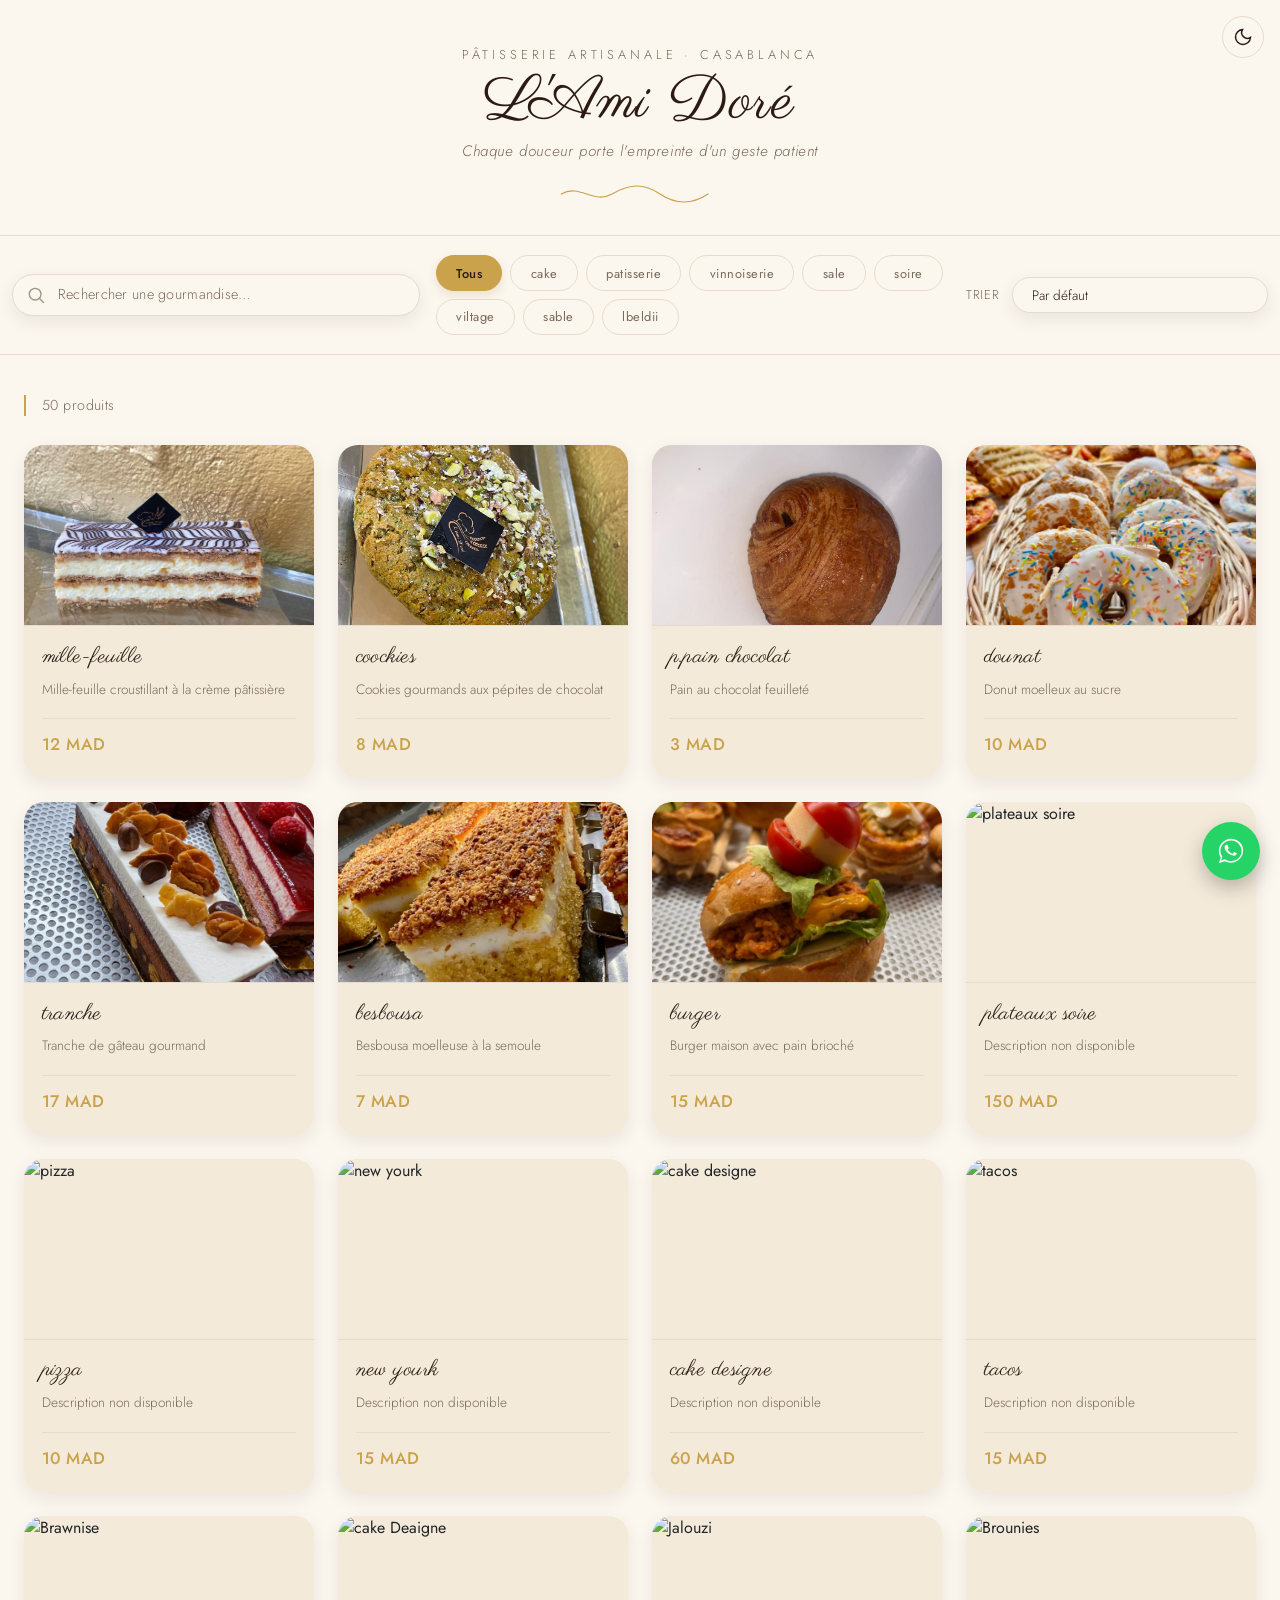
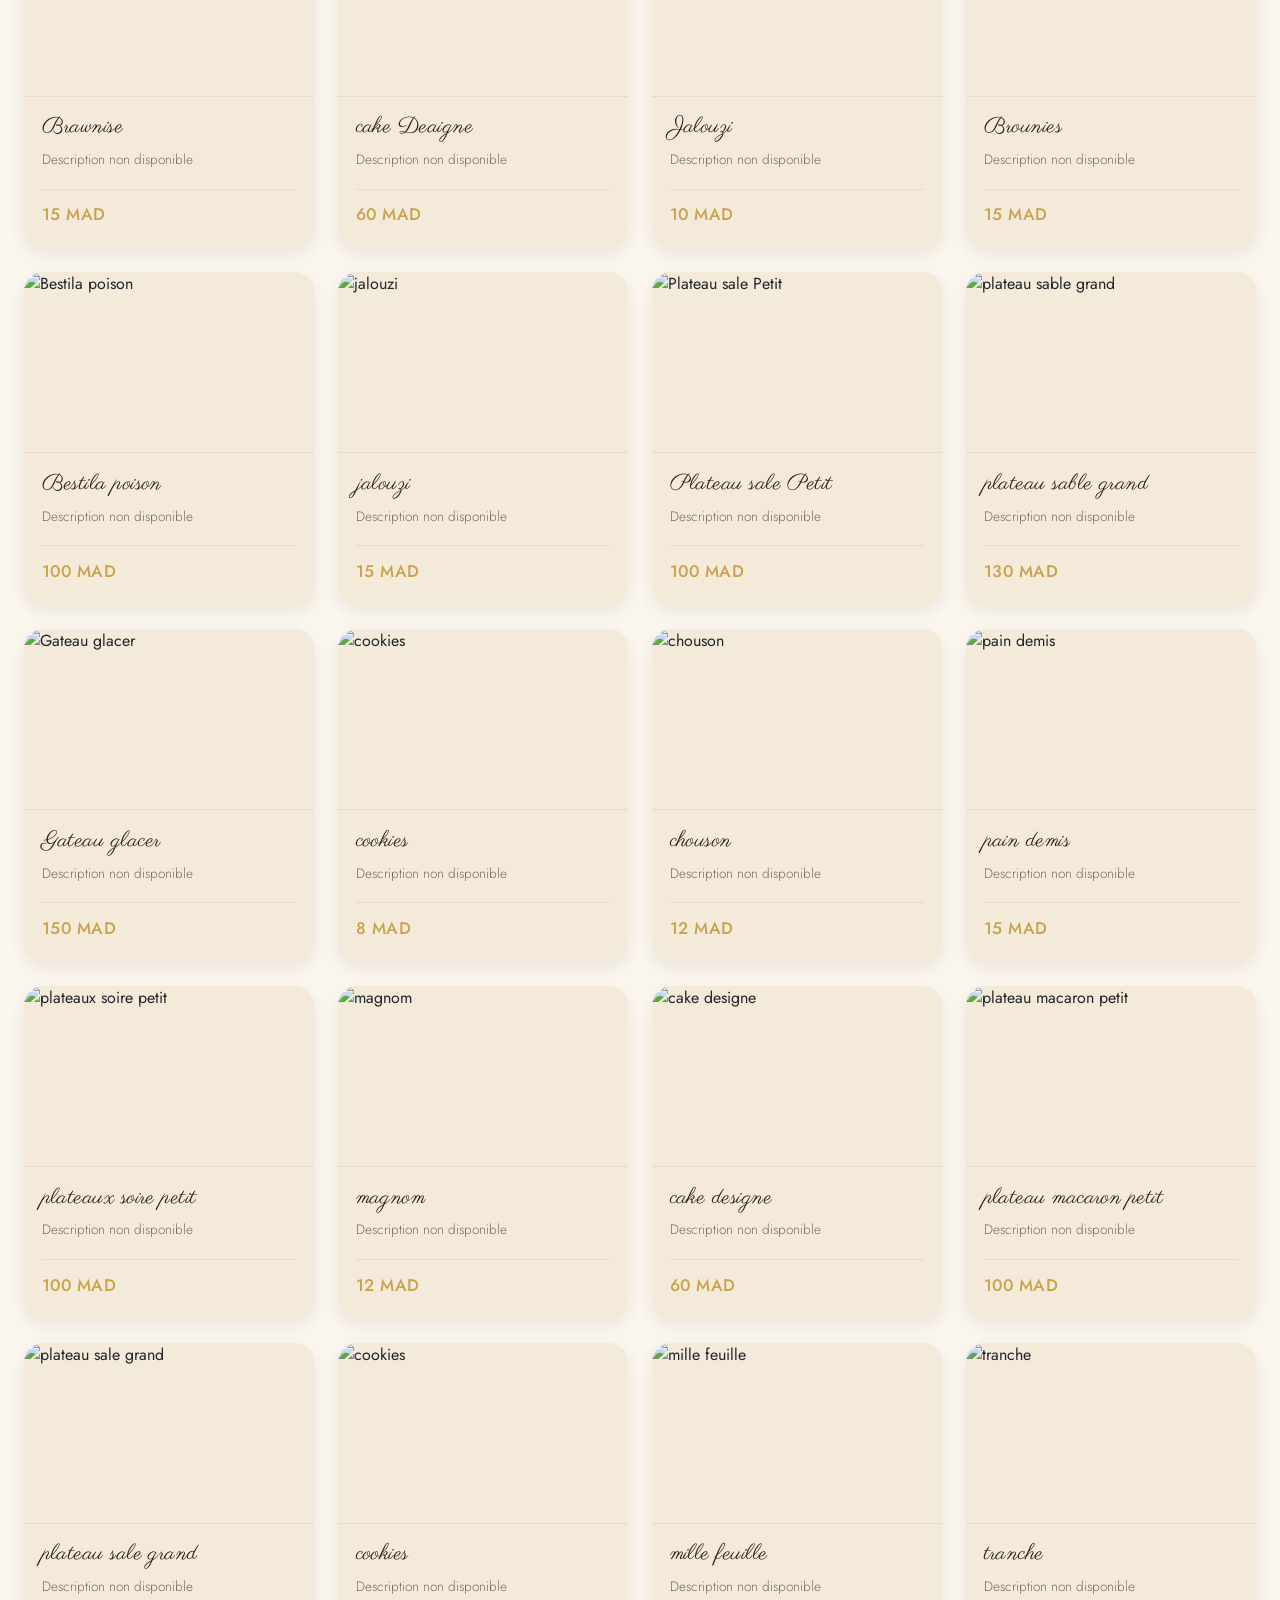
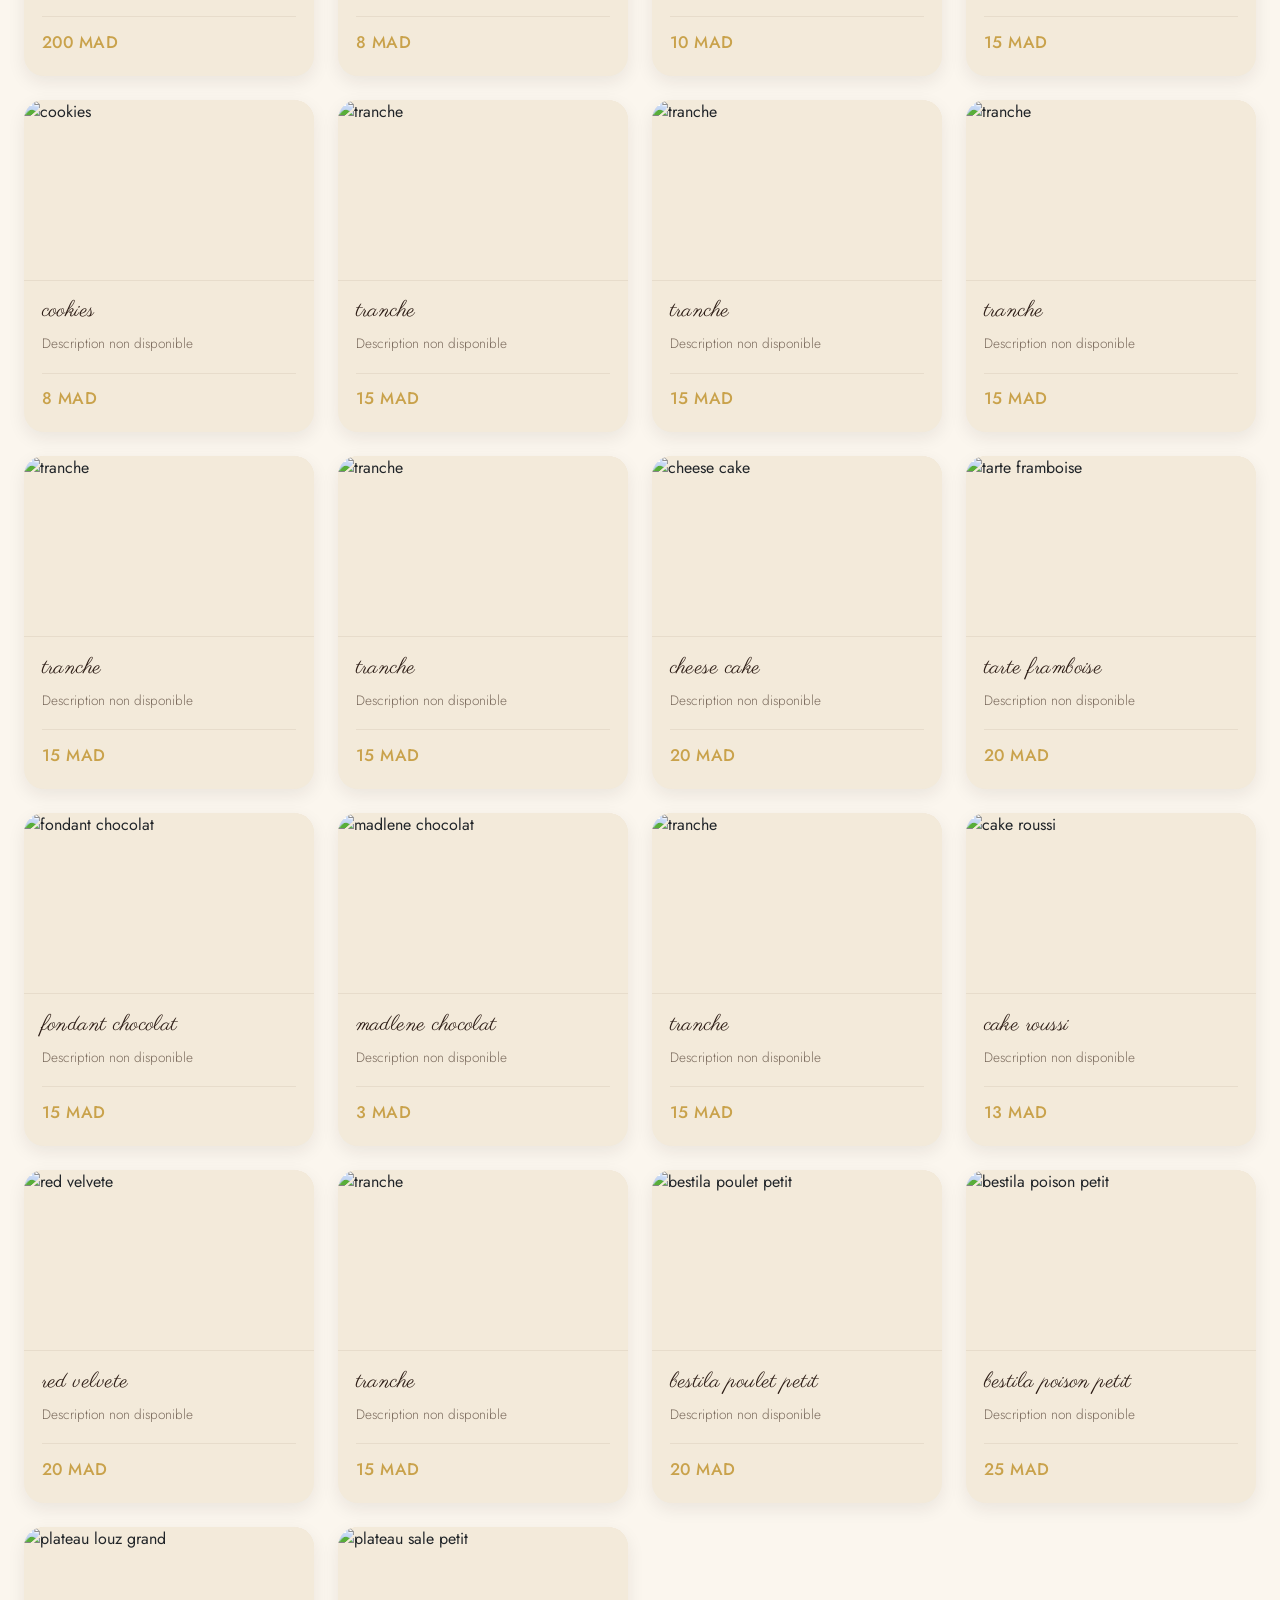
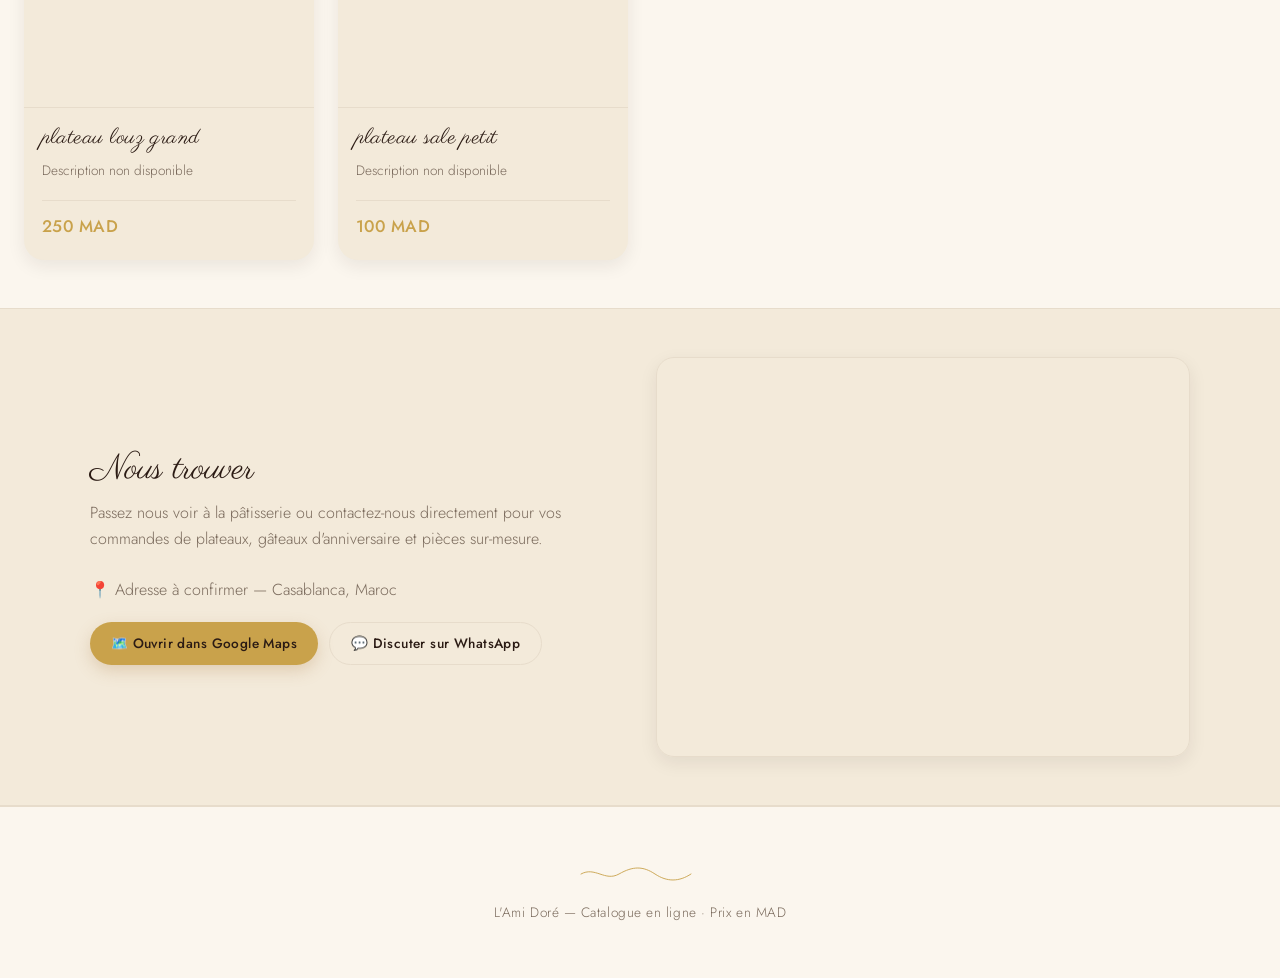
==== commit 4f387200: "Update website" ====
--- a/index.html
+++ b/index.html
@@ -18,56 +18,48 @@
   <link rel="stylesheet" href="css/style.css" />
   <style>
     /* ===== STYLE FRANÇAIS, ÉLÉGANT ET CHALEUREUX ===== */
-    :root {
-      --gold: #b78c5a;
-      --gold-light: #d9b382;
-      --cream: #fcf7f0;
-      --taupe: #8a7a6a;
-      --charcoal: #2e2a27;
-      --border-light: #ede6dc;
-      --shadow-soft: 0 8px 24px rgba(44, 38, 32, 0.06);
-      --font-serif: 'Parisienne', cursive;
-      --font-sans: 'Jost', sans-serif;
-    }
-
     body {
       background-color: var(--cream);
-      font-family: var(--font-sans);
-      color: var(--charcoal);
-      margin: 0;
-      padding: 0;
+      font-family: var(--font-sans, var(--font-body));
+      color: var(--charcoal, var(--ink));
     }
 
     .site-header {
       text-align: center;
       padding: 2.8rem 1.5rem 1.8rem;
-      background: linear-gradient(180deg, #fffcf7 0%, var(--cream) 100%);
-      border-bottom: 1px solid var(--border-light);
+      background: linear-gradient(180deg, var(--cream) 0%, var(--cream) 100%);
+      border-bottom: 1px solid var(--line);
+      position: relative;
+    }
+
+    .header-top-bar{
+      position:absolute;
+      top:16px;
+      right:16px;
     }
 
     .eyebrow {
       font-size: 0.8rem;
       letter-spacing: 0.3em;
       text-transform: uppercase;
-      color: var(--taupe);
+      color: var(--ink-soft);
       margin-bottom: 0.4rem;
       font-weight: 300;
     }
 
     .brand {
-      font-family: var(--font-serif);
+      font-family: 'Parisienne', cursive;
       font-size: 3.8rem;
       font-weight: 400;
-      color: var(--charcoal);
+      color: var(--ink);
       margin: 0;
       line-height: 1.1;
       letter-spacing: 0.02em;
-      text-shadow: 1px 1px 0 rgba(183, 140, 90, 0.1);
     }
 
     .tagline {
       font-size: 0.95rem;
-      color: var(--taupe);
+      color: var(--ink-soft);
       margin-top: 0.2rem;
       font-weight: 300;
       letter-spacing: 0.04em;
@@ -86,8 +78,8 @@
     }
 
     .toolbar-wrap {
-      background: #fffcf7;
-      border-bottom: 1px solid var(--border-light);
+      background: var(--cream);
+      border-bottom: 1px solid var(--line);
       padding: 1.2rem 0;
     }
 
@@ -98,30 +90,29 @@
       transform: translateY(-50%);
       width: 20px;
       height: 20px;
-      color: var(--taupe);
+      color: var(--ink-soft);
       opacity: 0.7;
       pointer-events: none;
     }
 
     .search-field input {
-      background-color: #fffcf7;
-      border: 1px solid var(--border-light);
+      background-color: var(--cream);
+      border: 1px solid var(--line);
       border-radius: 60px;
       padding: 0.6rem 1rem 0.6rem 2.8rem;
       font-size: 0.9rem;
-      color: var(--charcoal);
+      color: var(--ink);
       transition: all 0.2s;
       font-weight: 300;
-      box-shadow: var(--shadow-soft);
+      box-shadow: var(--shadow-card);
     }
     .search-field input:focus {
       border-color: var(--gold);
       box-shadow: 0 0 0 3px rgba(183, 140, 90, 0.15);
-      background: white;
       outline: none;
     }
     .search-field input::placeholder {
-      color: #b7aaa0;
+      color: var(--ink-soft);
       font-weight: 300;
       letter-spacing: 0.02em;
     }
@@ -133,28 +124,26 @@
     }
 
     .chip {
-      background: transparent;
-      border: 1px solid var(--border-light);
+      border: 1px solid var(--line);
       border-radius: 60px;
       padding: 0.45rem 1.2rem;
       font-size: 0.8rem;
       font-weight: 400;
       letter-spacing: 0.04em;
-      color: var(--taupe);
+      color: var(--ink-soft);
       transition: all 0.2s;
       cursor: pointer;
-      background: #fffcf7;
-      font-family: var(--font-sans) !important;
+      background: var(--cream);
+      font-family: var(--font-body) !important;
     }
     .chip:hover {
-      border-color: var(--gold-light);
-      color: var(--charcoal);
-      background: #fffaf2;
+      border-color: var(--gold);
+      color: var(--ink);
     }
     .chip.is-active {
       background: var(--gold) !important;
       border-color: var(--gold) !important;
-      color: white !important;
+      color: #2B1B14 !important;
       font-weight: 500;
       box-shadow: 0 4px 10px rgba(183, 140, 90, 0.2);
     }
@@ -169,19 +158,19 @@
       font-size: 0.8rem;
       text-transform: uppercase;
       letter-spacing: 0.05em;
-      color: var(--taupe);
+      color: var(--ink-soft);
       font-weight: 300;
       margin: 0;
     }
     .sort-field select {
-      border: 1px solid var(--border-light);
+      border: 1px solid var(--line);
       border-radius: 60px;
       padding: 0.45rem 2rem 0.45rem 1.2rem;
       font-size: 0.85rem;
-      background: #fffcf7;
-      color: var(--charcoal);
-      font-weight: 300;
-      box-shadow: var(--shadow-soft);
+      background: var(--cream);
+      color: var(--ink);
+      font-weight: 300;
+      box-shadow: var(--shadow-card);
       cursor: pointer;
       transition: border 0.2s;
     }
@@ -199,53 +188,81 @@
 
     .result-count {
       font-size: 0.9rem;
-      color: var(--taupe);
+      color: var(--ink-soft);
       font-weight: 300;
       letter-spacing: 0.03em;
       margin-bottom: 1.8rem;
       padding-left: 1rem;
-      border-left: 2px solid var(--gold-light);
+      border-left: 2px solid var(--gold);
     }
 
     /* CARTES : élégance française, par-dessus les classes Bootstrap */
     .card {
-      background: white;
+      background: var(--cream-deep);
       border: none;
       border-radius: 20px;
-      box-shadow: var(--shadow-soft);
+      box-shadow: var(--shadow-card);
       transition: transform 0.25s ease, box-shadow 0.3s ease;
       overflow: hidden;
+      cursor: pointer;
+      height: 100%;
     }
     .card:hover {
       transform: translateY(-6px);
-      box-shadow: 0 18px 36px rgba(44, 38, 32, 0.08);
-    }
+      box-shadow: 0 18px 36px rgba(44, 38, 32, 0.16);
+    }
+
+    .card-img-wrap{
+      position: relative;
+      overflow: hidden;
+      background-color: var(--cream-deep);
+      border-bottom: 1px solid var(--line);
+    }
+    .card-img-wrap::after{
+      content: "🔍 Voir en grand";
+      position: absolute;
+      inset: 0;
+      display: flex;
+      align-items: center;
+      justify-content: center;
+      background: rgba(43, 27, 20, 0.45);
+      color: #fff;
+      font-size: 0.78rem;
+      letter-spacing: 0.04em;
+      opacity: 0;
+      transition: opacity .2s ease;
+      font-family: var(--font-body);
+    }
+    .card:hover .card-img-wrap::after{ opacity: 1; }
 
     .card-img-top {
-      background-color: #f2ebe2;
-      border-bottom: 1px solid var(--border-light);
+      background-color: var(--cream-deep);
     }
 
     .card-body {
-      padding: 1.4rem 1.4rem 1.6rem;
+      padding: 1.1rem 1.1rem 1.3rem;
     }
 
     .card-title {
-      font-family: var(--font-serif);
-      font-size: 1.5rem;
+      font-family: 'Parisienne', cursive;
+      font-size: 1.4rem;
       font-weight: 400;
-      color: var(--charcoal);
+      color: var(--ink);
       margin-bottom: 0.2rem;
       letter-spacing: 0.02em;
       line-height: 1.2;
     }
 
     .card-text {
-      font-size: 0.9rem;
-      color: var(--taupe);
+      font-size: 0.85rem;
+      color: var(--ink-soft);
       font-weight: 300;
       margin: 0.3rem 0 0.8rem;
       line-height: 1.5;
+      display: -webkit-box;
+      -webkit-line-clamp: 2;
+      -webkit-box-orient: vertical;
+      overflow: hidden;
     }
 
     .card .fw-bold {
@@ -253,7 +270,7 @@
       color: var(--gold);
       font-size: 1.05rem;
       letter-spacing: 0.03em;
-      border-top: 1px solid var(--border-light);
+      border-top: 1px solid var(--line);
       padding-top: 0.8rem;
       margin-top: 0.4rem;
     }
@@ -261,21 +278,90 @@
     .empty-state {
       text-align: center;
       font-size: 1.1rem;
-      color: var(--taupe);
+      color: var(--ink-soft);
       font-weight: 300;
       padding: 4rem 1rem;
-      background: #f9f4ed;
+      background: var(--cream-deep);
       border-radius: 40px;
       margin-top: 1rem;
       letter-spacing: 0.03em;
     }
 
+    /* ---------- Section "Nous trouver" (carte + infos) ---------- */
+    .find-us{
+      background: var(--cream-deep);
+      border-top: 1px solid var(--line);
+      border-bottom: 1px solid var(--line);
+      padding: 3rem 1.5rem;
+    }
+    .find-us-inner{
+      max-width: 1100px;
+      margin: 0 auto;
+      display: grid;
+      grid-template-columns: 1fr 1fr;
+      gap: 2rem;
+      align-items: center;
+    }
+    @media (max-width: 768px){
+      .find-us-inner{ grid-template-columns: 1fr; }
+    }
+    .find-us h2{
+      font-family: 'Parisienne', cursive;
+      font-size: 2.2rem;
+      color: var(--ink);
+      margin: 0 0 0.6rem;
+    }
+    .find-us p{
+      color: var(--ink-soft);
+      font-weight: 300;
+      line-height: 1.6;
+      margin: 0 0 1.2rem;
+    }
+    .find-us-actions{
+      display:flex;
+      flex-wrap:wrap;
+      gap:0.7rem;
+    }
+    .btn-gold, .btn-outline-find{
+      display:inline-flex;
+      align-items:center;
+      gap:0.5rem;
+      padding: 0.65rem 1.3rem;
+      border-radius: 60px;
+      font-size: 0.85rem;
+      font-weight: 500;
+      letter-spacing: 0.03em;
+      text-decoration: none;
+      transition: transform .15s ease, box-shadow .15s ease;
+    }
+    .btn-gold{
+      background: var(--gold);
+      color: #2B1B14;
+      box-shadow: 0 6px 16px rgba(183,140,90,0.3);
+    }
+    .btn-gold:hover{ transform: translateY(-2px); color:#2B1B14; }
+    .btn-outline-find{
+      border: 1px solid var(--line);
+      color: var(--ink);
+      background: transparent;
+    }
+    .btn-outline-find:hover{ border-color: var(--gold); color: var(--ink); }
+    .map-embed{
+      width: 100%;
+      aspect-ratio: 4/3;
+      border-radius: 18px;
+      overflow: hidden;
+      box-shadow: var(--shadow-card);
+      border: 1px solid var(--line);
+    }
+    .map-embed iframe{ width:100%; height:100%; border:0; display:block; }
+
     .site-footer {
       text-align: center;
       padding: 2.2rem 1.5rem 2.5rem;
-      border-top: 1px solid var(--border-light);
-      background: #fffcf7;
-      color: var(--taupe);
+      border-top: 1px solid var(--line);
+      background: var(--cream);
+      color: var(--ink-soft);
       font-weight: 300;
       font-size: 0.85rem;
       letter-spacing: 0.04em;
@@ -285,10 +371,11 @@
       margin-bottom: 1rem;
     }
 
+    /* ===== MODAL — vitrine décorative pâtisserie française ===== */
     .modal-overlay {
       position: fixed;
       inset: 0;
-      background: rgba(44, 38, 32, 0.5);
+      background: rgba(20, 16, 13, 0.6);
       backdrop-filter: blur(4px);
       display: flex;
       align-items: center;
@@ -297,13 +384,16 @@
       z-index: 1050;
     }
     .modal {
-      background: white;
-      max-width: 540px;
+      background: var(--cream);
+      max-width: 560px;
       width: 100%;
-      border-radius: 32px;
-      box-shadow: 0 40px 64px rgba(0, 0, 0, 0.15);
-      overflow: hidden;
+      max-height: 90vh;
+      overflow-y: auto;
+      overflow-x: hidden;
+      border-radius: 28px;
+      box-shadow: var(--shadow-modal);
       position: relative;
+      border: 1px solid var(--gold);
       animation: modalFade 0.25s ease;
     }
     @keyframes modalFade {
@@ -314,64 +404,102 @@
       position: absolute;
       top: 16px;
       right: 20px;
-      background: rgba(255, 255, 255, 0.85);
+      background: rgba(255, 255, 255, 0.9);
       border: none;
       font-size: 2rem;
       line-height: 1;
       width: 40px;
       height: 40px;
       border-radius: 60px;
-      color: var(--charcoal);
+      color: #2B1B14;
       cursor: pointer;
       transition: 0.2s;
       z-index: 10;
       font-weight: 300;
       backdrop-filter: blur(2px);
-      box-shadow: 0 4px 12px rgba(0,0,0,0.04);
+      box-shadow: 0 4px 12px rgba(0,0,0,0.06);
     }
     .modal-close:hover {
-      background: white;
+      background: #fff;
       transform: scale(1.05);
-      color: var(--gold);
+      color: var(--gold-deep);
+    }
+
+    .modal-media {
+      background: var(--cream-deep);
+      padding: 1.8rem 1.8rem 0.6rem;
+      display: flex;
+      align-items: center;
+      justify-content: center;
     }
     .modal-media img {
       width: 100%;
-      height: 280px;
-      object-fit: cover;
+      max-height: 320px;
+      object-fit: contain;   /* image complète — jamais rognée */
+      border-radius: 16px;
+      background: #fff;
+      box-shadow: 0 10px 26px rgba(44, 38, 32, 0.10);
+    }
+
+    .modal-decor {
       display: block;
-    }
+      width: 140px;
+      height: 18px;
+      margin: 0.6rem auto 0;
+    }
+    .modal-decor path {
+      stroke: var(--gold);
+      stroke-width: 1.6;
+      fill: none;
+    }
+
     .modal-body {
-      padding: 2rem 2rem 2.2rem;
+      padding: 1.4rem 2.2rem 2.4rem;
+      text-align: center;
     }
     .modal-category {
-      font-size: 0.7rem;
+      display: inline-block;
+      font-size: 0.68rem;
       text-transform: uppercase;
-      letter-spacing: 0.12em;
-      color: var(--gold);
+      letter-spacing: 0.14em;
+      color: #2B1B14;
+      background: var(--gold);
+      padding: 0.25rem 0.9rem;
+      border-radius: 60px;
       font-weight: 500;
-      margin-bottom: 0.2rem;
+      margin-bottom: 0.6rem;
     }
     .modal-body h2 {
-      font-family: var(--font-serif);
-      font-size: 2rem;
+      font-family: 'Parisienne', cursive;
+      font-size: 2.1rem;
       font-weight: 400;
-      margin-bottom: 0.4rem;
-      color: var(--charcoal);
+      margin: 0.2rem 0 0.3rem;
+      color: var(--ink);
     }
     .modal-desc {
       font-size: 0.95rem;
-      color: var(--taupe);
-      font-weight: 300;
-      margin: 0.8rem 0 1.2rem;
-      line-height: 1.6;
+      color: var(--ink-soft);
+      font-weight: 300;
+      margin: 0.6rem auto 1.2rem;
+      line-height: 1.65;
+      max-width: 420px;
     }
     .modal-price {
-      font-size: 1.3rem;
-      font-weight: 500;
-      color: var(--gold);
+      display: inline-block;
+      font-family: 'Parisienne', cursive;
+      font-size: 1.6rem;
+      font-weight: 400;
+      color: var(--gold-deep);
       letter-spacing: 0.03em;
-      border-top: 1px solid var(--border-light);
+      border-top: 1px solid var(--line);
       padding-top: 1rem;
+      margin-top: 0.4rem;
+    }
+    .modal-tag {
+      font-size: 0.78rem;
+      color: var(--ink-soft);
+      font-style: italic;
+      margin-top: 0.5rem;
     }
 
     @media (max-width: 576px) {
@@ -379,8 +507,11 @@
       .tagline { font-size: 0.85rem; }
       .sort-field { justify-content: flex-start; margin-top: 0.4rem; }
       .chip { padding: 0.35rem 1rem; font-size: 0.75rem; }
-      .card-title { font-size: 1.3rem; }
-      .modal-body { padding: 1.5rem; }
+      .card-title { font-size: 1.15rem; }
+      .card-body{ padding: 0.8rem 0.8rem 1rem; }
+      .modal-body { padding: 1.2rem 1.4rem 1.8rem; }
+      .modal-body h2 { font-size: 1.8rem; }
+      .header-top-bar{ top:10px; right:10px; }
     }
     @media (min-width: 768px) {
       .sort-field { justify-content: flex-end; }
@@ -392,6 +523,12 @@
 
 <!-- ============ HEADER ============ -->
 <header class="site-header">
+  <div class="header-top-bar">
+    <button class="theme-toggle" id="themeToggle" type="button" aria-label="Changer de thème">
+      <svg class="icon-moon" viewBox="0 0 24 24" fill="none" stroke="currentColor" stroke-width="1.8"><path d="M21 12.6A9 9 0 1 1 11.4 3a7 7 0 0 0 9.6 9.6Z"/></svg>
+      <svg class="icon-sun" viewBox="0 0 24 24" fill="none" stroke="currentColor" stroke-width="1.8"><circle cx="12" cy="12" r="4.5"/><path d="M12 2v2.4M12 19.6V22M4.2 4.2l1.7 1.7M18.1 18.1l1.7 1.7M2 12h2.4M19.6 12H22M4.2 19.8l1.7-1.7M18.1 5.9l1.7-1.7"/></svg>
+    </button>
+  </div>
   <div class="header-inner">
     <p class="eyebrow">Pâtisserie artisanale · Casablanca</p>
     <h1 class="brand">L'Ami Doré</h1>
@@ -442,10 +579,46 @@
 <main class="catalogue-wrap container-fluid">
   <p class="result-count" id="resultCount"></p>
 
-  <div class="row g-4" id="productGrid"></div>
+  <!-- 2 cartes par ligne sur mobile (col-6), 3 sur tablette, 4 sur desktop -->
+  <div class="row g-3 g-md-4" id="productGrid"></div>
 
   <p class="empty-state" id="emptyState" hidden>Aucune gourmandise ne correspond à votre recherche.</p>
 </main>
+
+<!-- ============ NOUS TROUVER (carte + whatsapp) ============ -->
+<section class="find-us" id="findUs">
+  <div class="find-us-inner">
+    <div>
+      <h2>Nous trouver</h2>
+      <p>
+        Passez nous voir à la pâtisserie ou contactez-nous directement pour
+        vos commandes de plateaux, gâteaux d'anniversaire et pièces sur-mesure.
+        <br><br>
+        <!-- TODO Lolo : remplace l'adresse ci-dessous par la vraie adresse de L'Ami Doré -->
+        📍 Adresse à confirmer — Casablanca, Maroc
+      </p>
+      <div class="find-us-actions">
+        <!-- TODO Lolo : remplace le lien Google Maps par celui de ta pâtisserie -->
+        <a class="btn-gold" href="https://www.google.com/maps/search/?api=1&query=Patisserie+L%27Ami+Dor%C3%A9+Casablanca" target="_blank" rel="noopener">
+          🗺️ Ouvrir dans Google Maps
+        </a>
+        <!-- TODO Lolo : remplace 212XXXXXXXXX par ton vrai numéro WhatsApp (indicatif pays + numéro, sans le +) -->
+        <a class="btn-outline-find" href="https://wa.me/212600000000?text=Bonjour%2C%20je%20souhaite%20passer%20une%20commande%20chez%20L%27Ami%20Dor%C3%A9" target="_blank" rel="noopener">
+          💬 Discuter sur WhatsApp
+        </a>
+      </div>
+    </div>
+    <div class="map-embed">
+      <!-- TODO Lolo : remplace le src ci-dessous par l'iframe "Intégrer une carte" de Google Maps pour ton adresse exacte -->
+      <iframe
+        src="https://www.google.com/maps?q=Casablanca%2C%20Maroc&output=embed"
+        loading="lazy"
+        referrerpolicy="no-referrer-when-downgrade"
+        allowfullscreen>
+      </iframe>
+    </div>
+  </div>
+</section>
 
 <!-- ============ FOOTER ============ -->
 <footer class="site-footer">
@@ -456,16 +629,26 @@
   <p>L'Ami Doré — Catalogue en ligne · Prix en MAD</p>
 </footer>
 
+<!-- ============ WHATSAPP FLOTTANT ============ -->
+<!-- TODO Lolo : même numéro que ci-dessus -->
+<a class="whatsapp-float" href="https://wa.me/212600000000?text=Bonjour%2C%20je%20souhaite%20passer%20une%20commande%20chez%20L%27Ami%20Dor%C3%A9" target="_blank" rel="noopener" aria-label="Discuter sur WhatsApp">
+  <svg viewBox="0 0 32 32"><path d="M16 3C9 3 3 9 3 16c0 2.6.8 5 2.1 7L3 29l6.2-2c2 .9 4.3 1.4 6.8 1.4 7 0 13-6 13-13S23 3 16 3zm0 23.7c-2.2 0-4.3-.6-6.1-1.7l-.4-.3-4.1 1.3 1.4-4-.3-.4C5.4 19.9 4.7 18 4.7 16c0-6.2 5.1-11.3 11.3-11.3S27.3 9.8 27.3 16 22.2 26.7 16 26.7zm6.2-8.4c-.3-.2-2-1-2.3-1.1-.3-.1-.5-.2-.8.2-.2.3-.9 1.1-1.1 1.3-.2.2-.4.2-.7.1-.3-.2-1.4-.5-2.7-1.7-1-.9-1.7-2-1.9-2.3-.2-.3 0-.5.1-.7.1-.1.3-.4.4-.5.1-.2.2-.3.3-.5.1-.2 0-.4 0-.5 0-.2-.8-1.9-1-2.6-.3-.7-.6-.6-.8-.6h-.7c-.2 0-.5.1-.8.4-.3.3-1.1 1-1.1 2.5s1.1 2.9 1.3 3.1c.2.2 2.2 3.4 5.4 4.7.8.3 1.4.5 1.8.7.8.2 1.5.2 2 .1.6-.1 2-.8 2.2-1.5.3-.8.3-1.4.2-1.5-.1-.2-.3-.3-.6-.4z"/></svg>
+</a>
+
 <!-- ============ PRODUCT MODAL ============ -->
 <div class="modal-overlay" id="modalOverlay" hidden>
   <div class="modal" role="dialog" aria-modal="true" aria-labelledby="modalTitle">
     <button class="modal-close" id="modalClose" aria-label="Fermer">&times;</button>
     <div class="modal-media" id="modalMedia"></div>
+    <svg class="modal-decor" viewBox="0 0 140 18" aria-hidden="true">
+      <path d="M2 9 C 20 -2, 30 20, 48 9 S 70 -2, 88 9 S 110 20, 128 9" stroke-linecap="round"/>
+    </svg>
     <div class="modal-body">
       <p class="modal-category" id="modalCategory"></p>
       <h2 id="modalTitle"></h2>
       <p class="modal-desc" id="modalDesc"></p>
       <p class="modal-price" id="modalPrice"></p>
+      <p class="modal-tag">Fait maison · L'Ami Doré</p>
     </div>
   </div>
 </div>
--- a/css/style.css
+++ b/css/style.css
@@ -0,0 +1,101 @@
+/* ==========================================================
+   L'AMI DORÉ — Design tokens partagés
+   Ce fichier doit être chargé AVANT admin.css et avant le
+   <style> interne de index.html : il définit les variables
+   CSS (couleurs, ombres, polices) que ces deux endroits
+   utilisent. S'il est vide ou absent, admin.html perd toutes
+   ses couleurs et ses ombres (c'était le bug).
+
+   Ajout : jeu de variables pour le mode sombre, activé via
+   l'attribut data-theme="dark" sur <html>.
+   ========================================================== */
+
+:root{
+  --cream:        #FBF6EE;
+  --cream-deep:   #F3EADA;
+  --ink:          #2B1B14;
+  --ink-soft:     #7A6A5C;
+  --line:         #E7DCCB;
+  --gold:         #C9A24B;
+  --gold-deep:    #A6803A;
+  --burgundy:     #6E2B3A;
+
+  --font-display: 'Cormorant Garamond', 'Parisienne', serif;
+  --font-body:    'Jost', sans-serif;
+
+  --shadow-card:  0 6px 18px rgba(43, 27, 20, 0.08);
+  --shadow-modal: 0 40px 64px rgba(0, 0, 0, 0.15);
+
+  color-scheme: light;
+}
+
+:root[data-theme="dark"]{
+  --cream:        #1B1512;
+  --cream-deep:   #14100D;
+  --ink:          #F3EADA;
+  --ink-soft:     #B8A896;
+  --line:         #3A2E24;
+  --gold:         #D9B382;
+  --gold-deep:    #C9A24B;
+  --burgundy:     #E0899A;
+
+  --shadow-card:  0 6px 18px rgba(0, 0, 0, 0.45);
+  --shadow-modal: 0 40px 64px rgba(0, 0, 0, 0.6);
+
+  color-scheme: dark;
+}
+
+*{ box-sizing: border-box; }
+
+html{ transition: background-color .2s ease; }
+
+body{
+  margin: 0;
+  font-family: var(--font-body);
+  background: var(--cream);
+  color: var(--ink);
+  transition: background-color .2s ease, color .2s ease;
+}
+
+a{ color: inherit; }
+
+img{ max-width: 100%; display: block; }
+
+/* ---------- theme toggle button (shared) ---------- */
+.theme-toggle{
+  display:inline-flex;
+  align-items:center;
+  justify-content:center;
+  width:42px;
+  height:42px;
+  border-radius:50%;
+  border:1px solid var(--line);
+  background:var(--cream);
+  color:var(--ink);
+  cursor:pointer;
+  transition:border-color .2s ease, background .2s ease, transform .15s ease;
+}
+.theme-toggle:hover{ border-color:var(--gold); transform:translateY(-1px); }
+.theme-toggle svg{ width:20px; height:20px; }
+.theme-toggle .icon-sun{ display:none; }
+:root[data-theme="dark"] .theme-toggle .icon-moon{ display:none; }
+:root[data-theme="dark"] .theme-toggle .icon-sun{ display:block; }
+
+/* ---------- floating WhatsApp button (shared) ---------- */
+.whatsapp-float{
+  position:fixed;
+  right:20px;
+  bottom:20px;
+  width:58px;
+  height:58px;
+  border-radius:50%;
+  background:#25D366;
+  display:flex;
+  align-items:center;
+  justify-content:center;
+  box-shadow:0 8px 20px rgba(0,0,0,0.25);
+  z-index:1200;
+  transition:transform .2s ease;
+}
+.whatsapp-float:hover{ transform:scale(1.08); }
+.whatsapp-float svg{ width:30px; height:30px; fill:#fff; }
